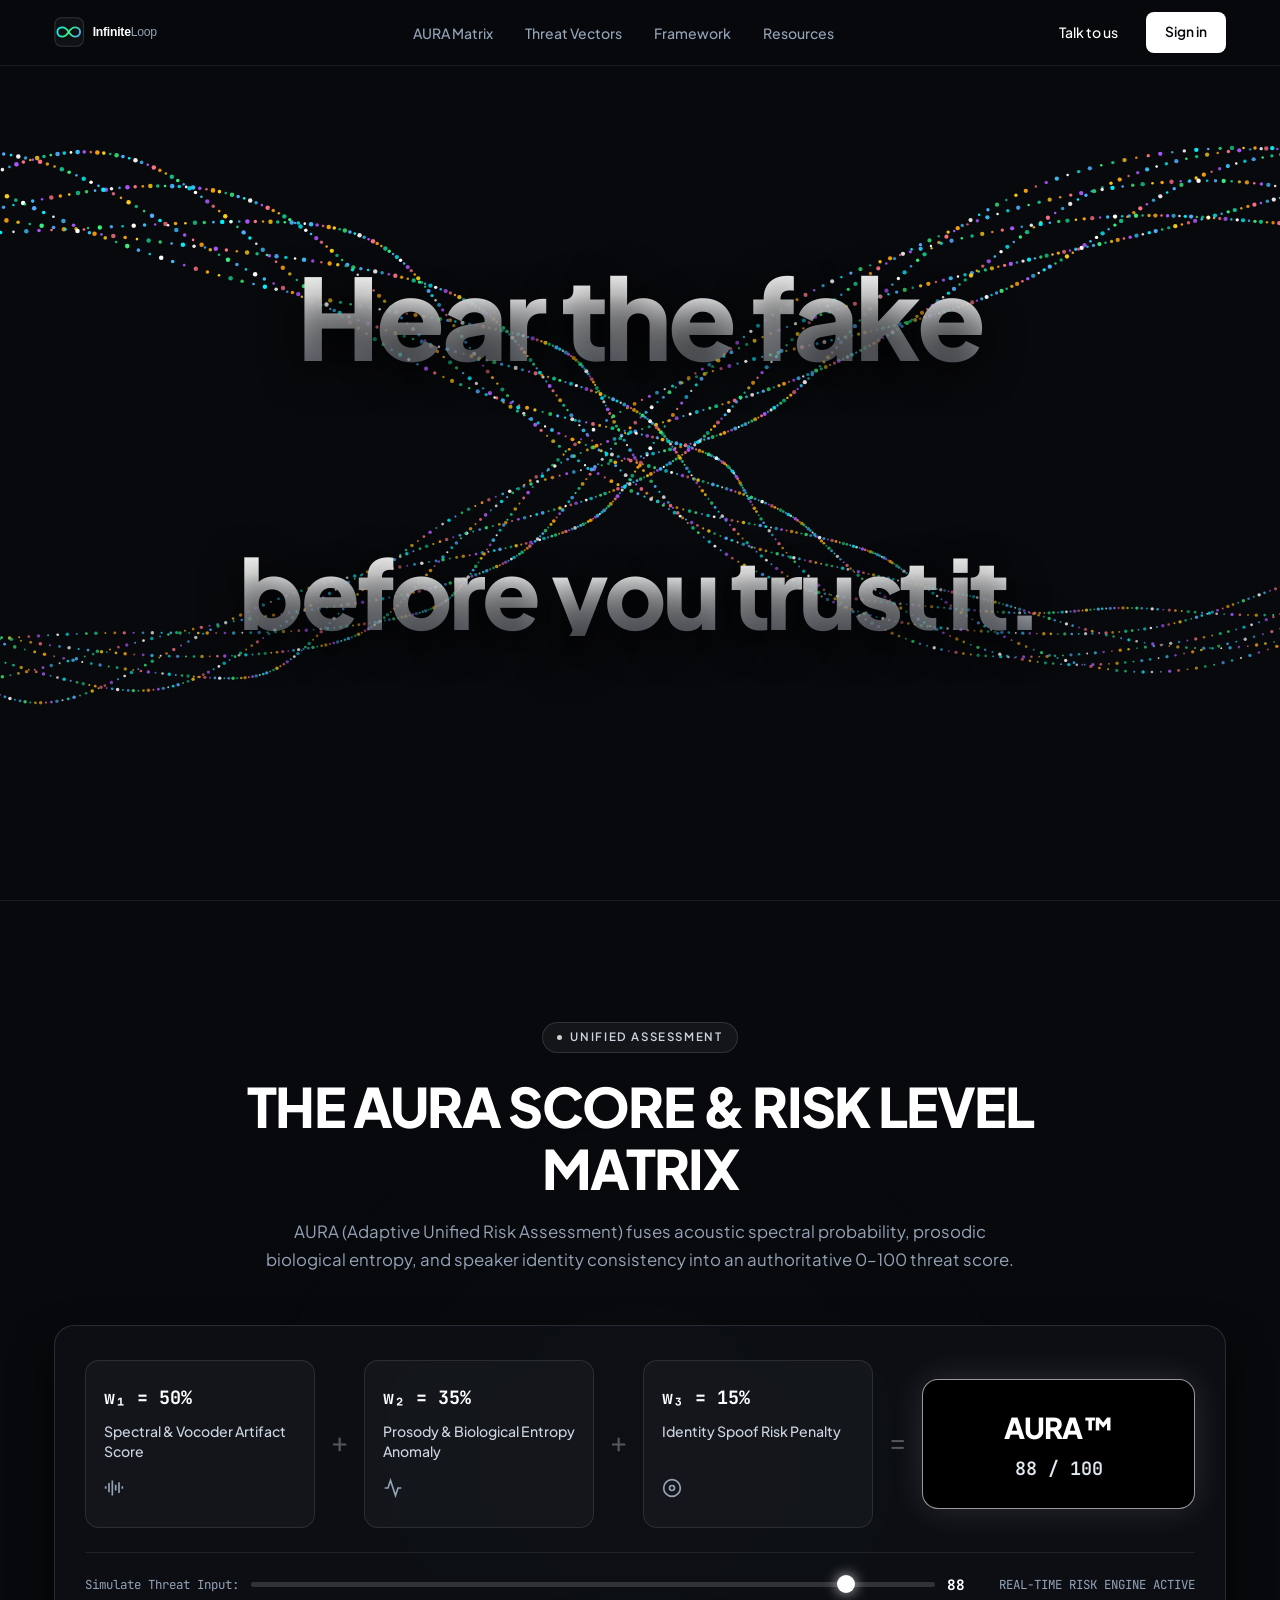
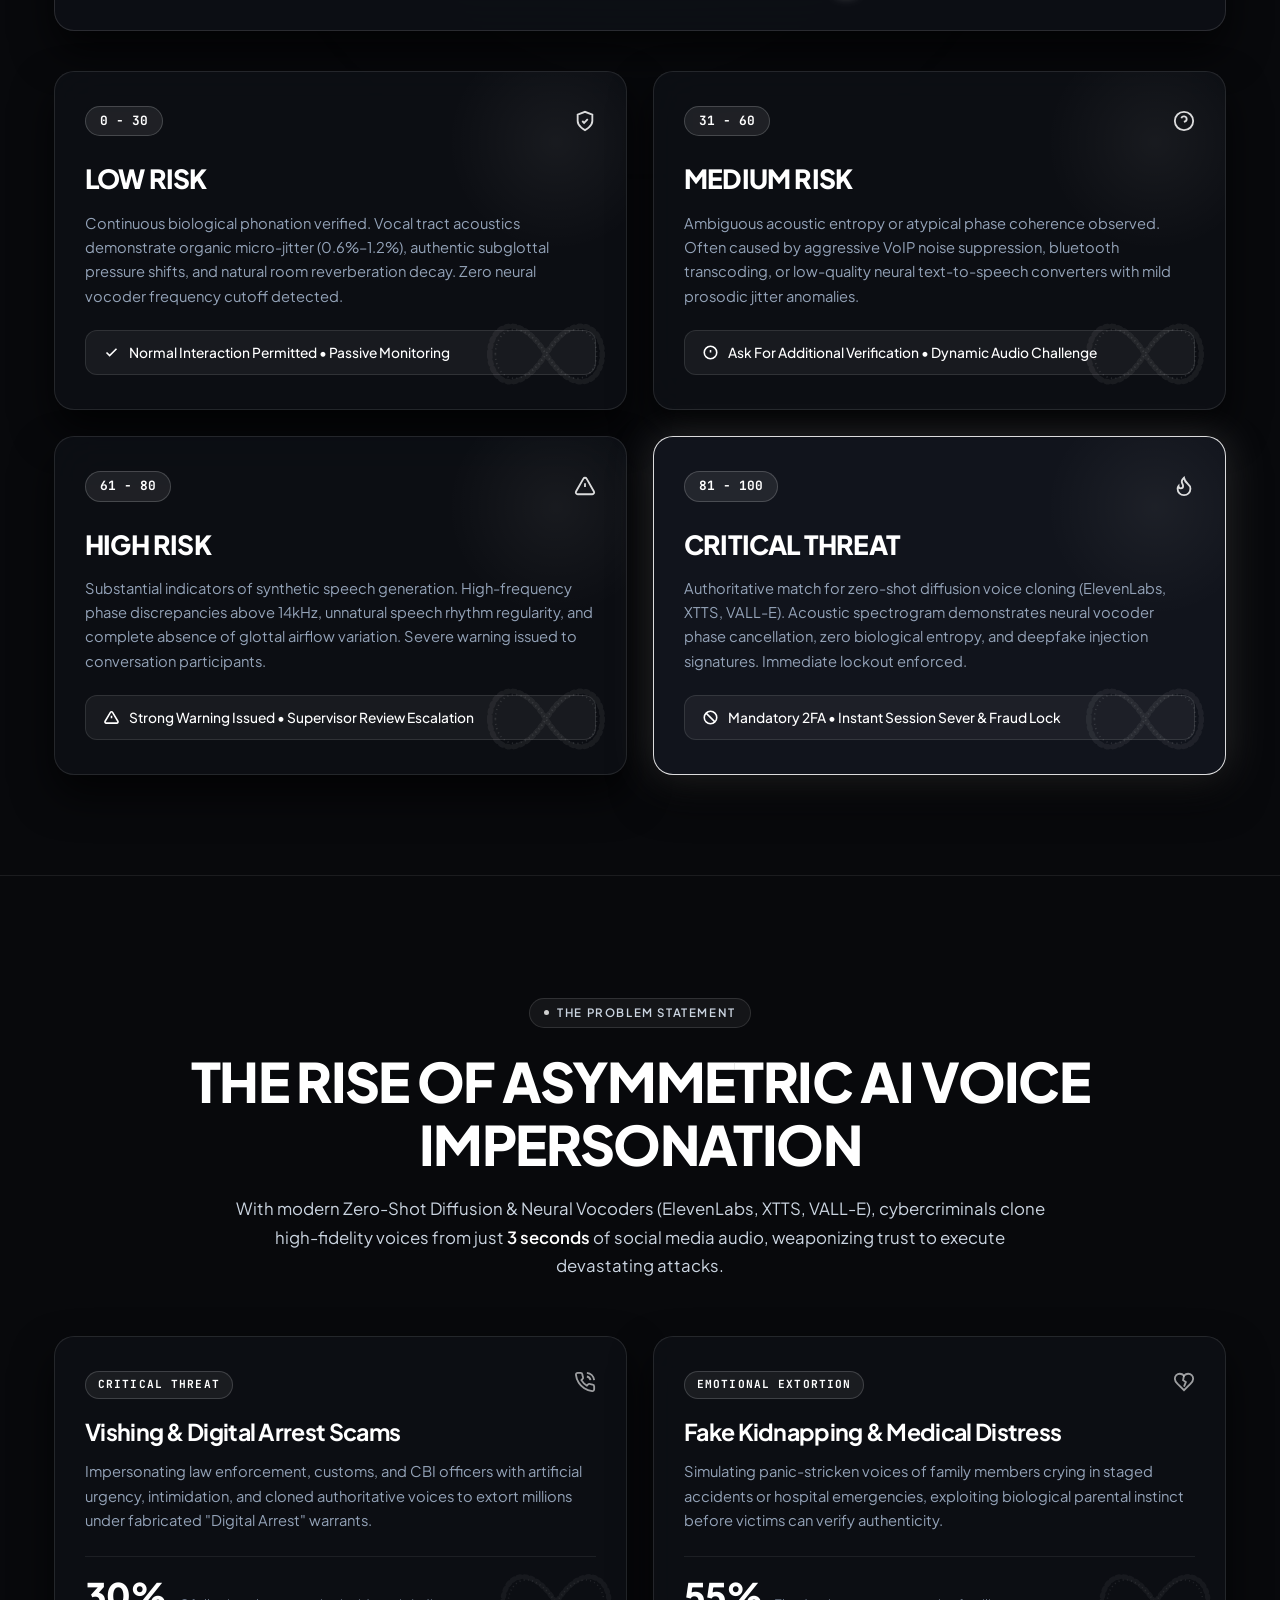
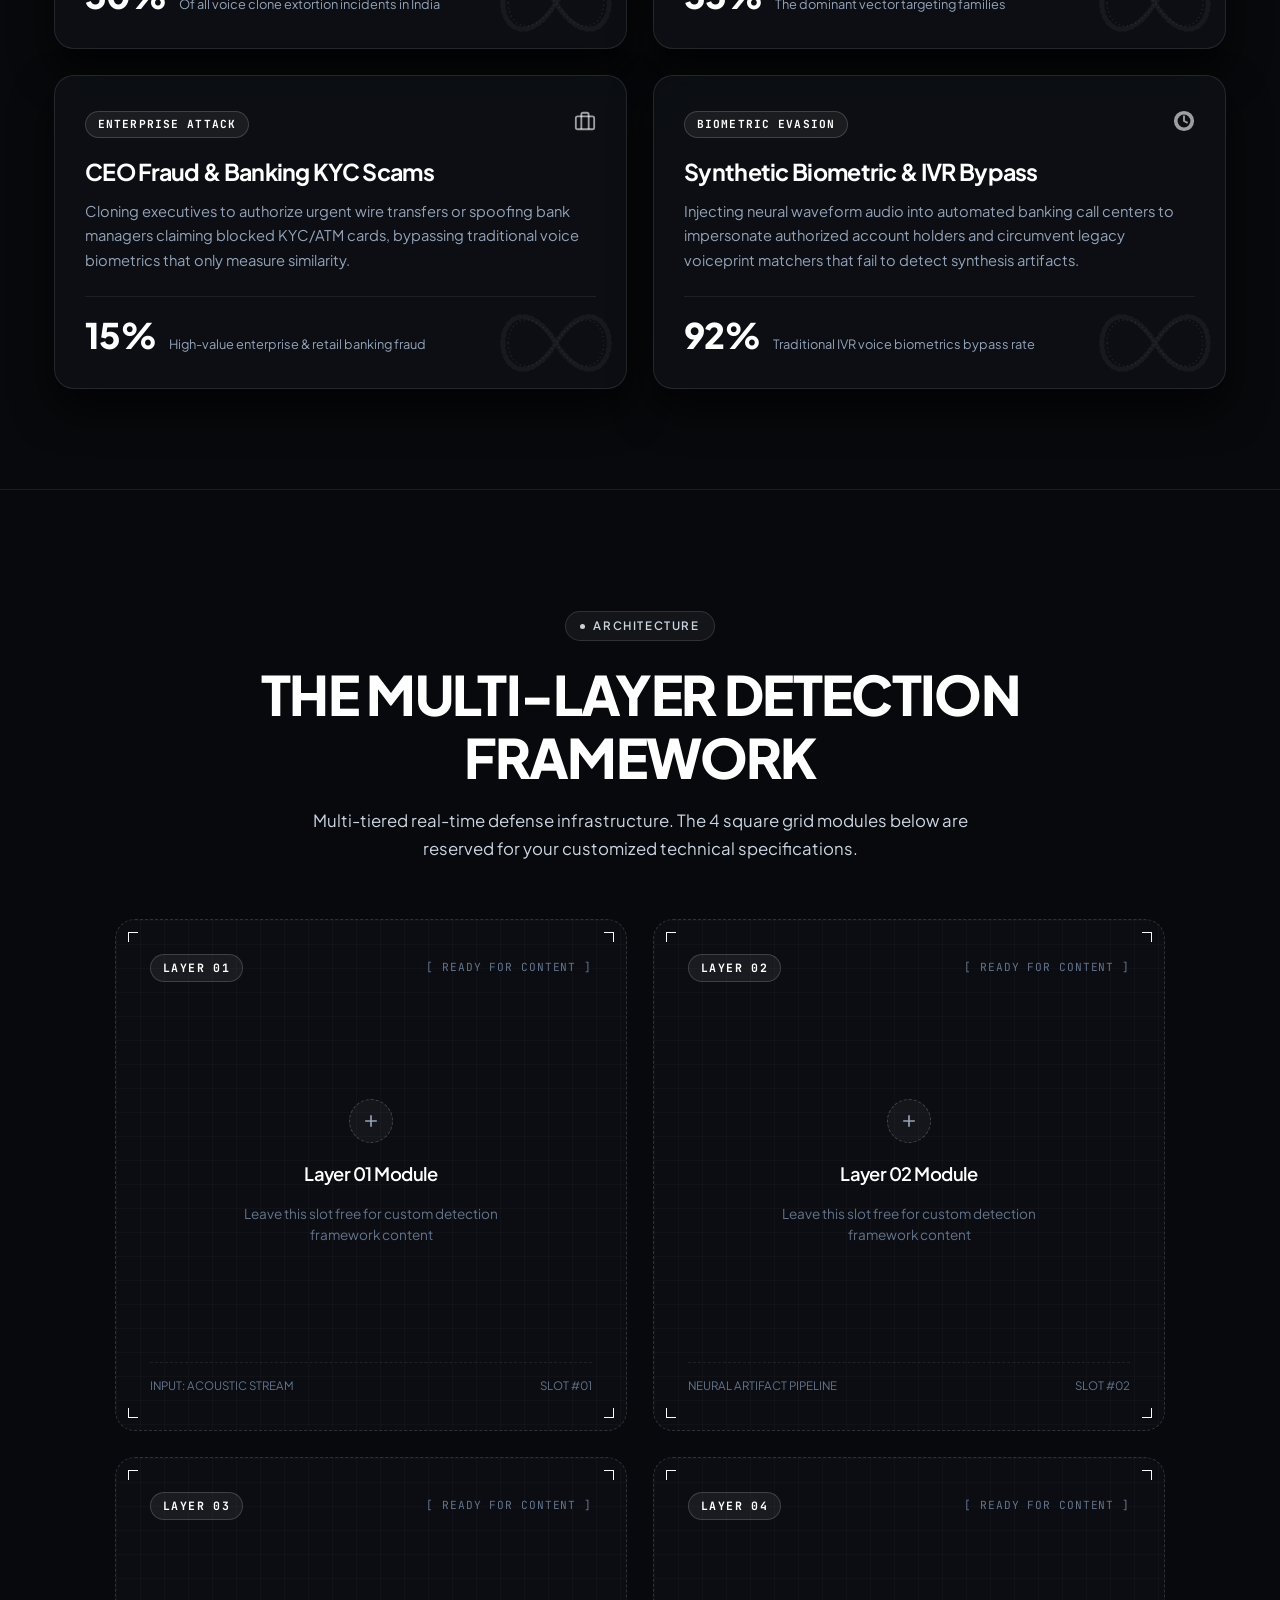
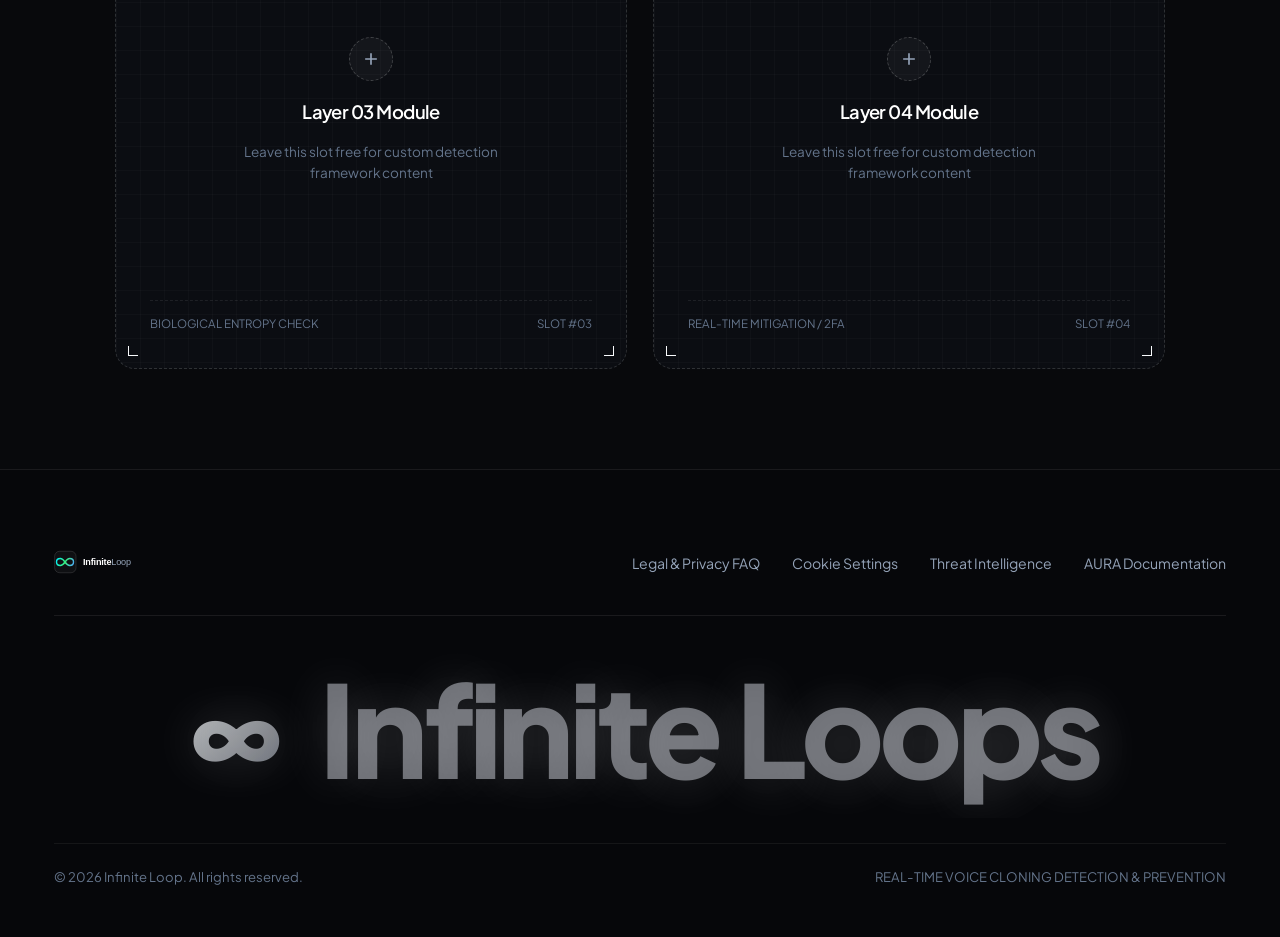
==== index.html @ 2a9bc709 "committed styles and index.html" ====
<!DOCTYPE html>
<html lang="en">
<head>
  <meta charset="UTF-8">
  <meta name="viewport" content="width=device-width, initial-scale=1.0, viewport-fit=cover">
  <title>Infinite Loop | Real-Time Voice Cloning Impersonation Detection & Defense</title>
  <meta name="description" content="AI-powered real-time detection & prevention of voice cloning impersonation attacks, neural vocoder anomalies, and zero-shot synthetic audio.">
  <link rel="icon" href="assets/logo.svg" type="image/svg+xml">

  <!-- Core & Component Styles -->
  <link rel="stylesheet" href="styles/variables.css">
  <link rel="stylesheet" href="styles/main.css">
  <link rel="stylesheet" href="styles/hero.css">
  <link rel="stylesheet" href="styles/aura-matrix.css">
  <link rel="stylesheet" href="styles/threats.css">
  <link rel="stylesheet" href="styles/framework.css">
  <link rel="stylesheet" href="styles/footer.css">
</head>
<body>

  <!-- Ambient Grid Background -->
  <div class="bg-ambient-grid" aria-hidden="true"></div>
  <div class="ambient-glow-top" aria-hidden="true"></div>

  <!-- Header / Navigation Bar (Gradium Monochrome Style) -->
  <header>
    <nav class="navbar" id="navbar">
      <div class="container nav-inner">
        <a href="#" class="brand-wrapper" aria-label="Infinite Loop Home">
          <img src="assets/logo.svg" alt="Infinite Loop Logo" class="brand-logo-img">
        </a>

        <ul class="nav-links">
          <li><a href="#aura-matrix" class="nav-link">AURA Matrix</a></li>
          <li><a href="#threats" class="nav-link">Threat Vectors</a></li>
          <li><a href="#framework" class="nav-link">Framework</a></li>
          <li><a href="#footer" class="nav-link">Resources</a></li>
        </ul>

        <div class="nav-actions">
          <a href="mailto:contact@infiniteloop.ai" class="btn-nav-talk">Talk to us</a>
          <a href="#aura-matrix" class="btn-nav-signin">Sign in</a>
          <button class="mobile-burger" aria-label="Toggle navigation">
            <svg width="22" height="22" viewBox="0 0 24 24" fill="none" stroke="currentColor" stroke-width="2">
              <line x1="3" y1="12" x2="21" y2="12"></line>
              <line x1="3" y1="6" x2="21" y2="6"></line>
              <line x1="3" y1="18" x2="21" y2="18"></line>
            </svg>
          </button>
        </div>
      </div>
    </nav>
  </header>

  <main>
    <!-- ============================================================ -->
    <!-- SECTION 1: HERO / ENTRANCE (Image 1 Style)                   -->
    <!-- "Hear the fake" / "before you trust it." + Constant Loop     -->
    <!-- ============================================================ -->
    <section class="hero-section" id="hero">
      <!-- 3D Particle Canvas Background - Constant at one place -->
      <div class="hero-canvas-container">
        <canvas id="infinity-particles-canvas"></canvas>
      </div>

      <!-- Giant Typography - Overlapping loop naturally & properly fitted -->
      <div class="hero-giant-typography" aria-hidden="true">
        <h1 class="giant-text-row giant-text-top">Hear the fake</h1>
        <div class="giant-text-row giant-text-bottom">before you trust it.</div>
      </div>
    </section>


    <!-- ============================================================ -->
    <!-- SECTION 2: THE AURA SCORE & RISK LEVEL MATRIX (Image 5)      -->
    <!-- Monochrome 2x2 Grid with Embedded Loop Design                -->
    <!-- ============================================================ -->
    <section class="aura-section" id="aura-matrix">
      <div class="aura-bg-glow" aria-hidden="true"></div>
      <div class="container">
        <div class="aura-header">
          <div class="section-eyebrow">
            <span class="eyebrow-dot"></span>
            <span>UNIFIED ASSESSMENT</span>
          </div>
          <h2 class="section-title">THE AURA SCORE &amp; RISK LEVEL MATRIX</h2>
          <p class="section-desc">
            AURA (Adaptive Unified Risk Assessment) fuses acoustic spectral probability, prosodic biological entropy, and speaker identity consistency into an authoritative 0–100 threat score.
          </p>
        </div>

        <!-- Formula Flow Card -->
        <div class="aura-formula-card">
          <div class="formula-flow-grid">
            <!-- Weight 1 -->
            <div class="weight-card weight-card-1">
              <div class="weight-header">
                <span class="weight-var">w₁ = 50%</span>
              </div>
              <p class="weight-title">Spectral &amp; Vocoder Artifact Score</p>
              <div class="weight-icon">
                <svg width="20" height="20" viewBox="0 0 24 24" fill="none" stroke="currentColor" stroke-width="2">
                  <path d="M2 10v3M6 6v11M10 3v18M14 8v7M18 5v13M22 10v3"/>
                </svg>
              </div>
            </div>

            <div class="math-operator">+</div>

            <!-- Weight 2 -->
            <div class="weight-card weight-card-2">
              <div class="weight-header">
                <span class="weight-var">w₂ = 35%</span>
              </div>
              <p class="weight-title">Prosody &amp; Biological Entropy Anomaly</p>
              <div class="weight-icon">
                <svg width="20" height="20" viewBox="0 0 24 24" fill="none" stroke="currentColor" stroke-width="2">
                  <polyline points="22 12 18 12 15 21 9 3 6 12 2 12"></polyline>
                </svg>
              </div>
            </div>

            <div class="math-operator">+</div>

            <!-- Weight 3 -->
            <div class="weight-card weight-card-3">
              <div class="weight-header">
                <span class="weight-var">w₃ = 15%</span>
              </div>
              <p class="weight-title">Identity Spoof Risk Penalty</p>
              <div class="weight-icon">
                <svg width="20" height="20" viewBox="0 0 24 24" fill="none" stroke="currentColor" stroke-width="2">
                  <circle cx="12" cy="12" r="10"></circle>
                  <circle cx="12" cy="12" r="3"></circle>
                </svg>
              </div>
            </div>

            <div class="math-operator">=</div>

            <!-- Result Box -->
            <div class="aura-result-box">
              <div class="aura-result-title">AURA™</div>
              <div class="aura-result-score" id="aura-score-display">88 / 100</div>
            </div>
          </div>

          <!-- Interactive Risk Calibration Slider -->
          <div class="calculator-slider-row">
            <div class="slider-group">
              <span class="slider-label">Simulate Threat Input:</span>
              <input type="range" min="0" max="100" value="88" class="aura-score-slider" id="aura-score-input">
              <span class="slider-val-readout" id="slider-val-readout">88</span>
            </div>
            <span style="font-family: var(--font-mono); font-size: 0.78rem; color: var(--text-muted);">
              REAL-TIME RISK ENGINE ACTIVE
            </span>
          </div>
        </div>

        <!-- 2x2 Risk Level Matrix Grid with Explanatory Text & Embedded Loop Design -->
        <div class="risk-tiers-grid">
          <!-- 0 - 30 LOW RISK -->
          <div class="risk-card risk-card-low">
            <!-- Embedded Loop Design in Grid Card (Image 3) -->
            <svg class="card-loop-bg-pattern" viewBox="0 0 160 120" fill="none" aria-hidden="true">
              <path d="M30 60 C30 35 55 20 80 60 C105 100 130 85 130 60 C130 35 105 20 80 60 C55 100 30 85 30 60 Z" stroke="rgba(255,255,255,0.22)" stroke-width="5" stroke-dasharray="2 4" stroke-linecap="round"/>
              <path d="M35 60 C35 38 58 25 80 60 C102 95 125 82 125 60 C125 38 102 25 80 60 C58 95 35 82 35 60 Z" stroke="rgba(255,255,255,0.4)" stroke-width="1.5" stroke-dasharray="1 3"/>
            </svg>

            <div class="tier-top-row">
              <span class="tier-score-pill">0 - 30</span>
              <svg class="tier-icon" viewBox="0 0 24 24" fill="none" stroke="currentColor" stroke-width="2">
                <path d="M12 22s8-4 8-10V5l-8-3-8 3v7c0 6 8 10 8 10z"/>
                <path d="m9 12 2 2 4-4"/>
              </svg>
            </div>
            
            <div class="tier-main-content">
              <h3 class="tier-title">LOW RISK</h3>
              <p class="tier-explanation-text">
                Continuous biological phonation verified. Vocal tract acoustics demonstrate organic micro-jitter (0.6%–1.2%), authentic subglottal pressure shifts, and natural room reverberation decay. Zero neural vocoder frequency cutoff detected.
              </p>
            </div>

            <div class="tier-action-pill">
              <svg width="15" height="15" viewBox="0 0 24 24" fill="none" stroke="currentColor" stroke-width="2.5"><polyline points="20 6 9 17 4 12"></polyline></svg>
              <span>Normal Interaction Permitted &bull; Passive Monitoring</span>
            </div>
          </div>

          <!-- 31 - 60 MEDIUM RISK -->
          <div class="risk-card risk-card-medium">
            <svg class="card-loop-bg-pattern" viewBox="0 0 160 120" fill="none" aria-hidden="true">
              <path d="M30 60 C30 35 55 20 80 60 C105 100 130 85 130 60 C130 35 105 20 80 60 C55 100 30 85 30 60 Z" stroke="rgba(255,255,255,0.22)" stroke-width="5" stroke-dasharray="2 4" stroke-linecap="round"/>
              <path d="M35 60 C35 38 58 25 80 60 C102 95 125 82 125 60 C125 38 102 25 80 60 C58 95 35 82 35 60 Z" stroke="rgba(255,255,255,0.4)" stroke-width="1.5" stroke-dasharray="1 3"/>
            </svg>

            <div class="tier-top-row">
              <span class="tier-score-pill">31 - 60</span>
              <svg class="tier-icon" viewBox="0 0 24 24" fill="none" stroke="currentColor" stroke-width="2">
                <circle cx="12" cy="12" r="10"></circle>
                <path d="M9.09 9a3 3 0 0 1 5.83 1c0 2-3 3-3 3"></path>
                <line x1="12" y1="17" x2="12.01" y2="17"></line>
              </svg>
            </div>
            
            <div class="tier-main-content">
              <h3 class="tier-title">MEDIUM RISK</h3>
              <p class="tier-explanation-text">
                Ambiguous acoustic entropy or atypical phase coherence observed. Often caused by aggressive VoIP noise suppression, bluetooth transcoding, or low-quality neural text-to-speech converters with mild prosodic jitter anomalies.
              </p>
            </div>

            <div class="tier-action-pill">
              <svg width="15" height="15" viewBox="0 0 24 24" fill="none" stroke="currentColor" stroke-width="2.5"><circle cx="12" cy="12" r="10"></circle><line x1="12" y1="8" x2="12" y2="12"></line><line x1="12" y1="16" x2="12.01" y2="16"></line></svg>
              <span>Ask For Additional Verification &bull; Dynamic Audio Challenge</span>
            </div>
          </div>

          <!-- 61 - 80 HIGH RISK -->
          <div class="risk-card risk-card-high">
            <svg class="card-loop-bg-pattern" viewBox="0 0 160 120" fill="none" aria-hidden="true">
              <path d="M30 60 C30 35 55 20 80 60 C105 100 130 85 130 60 C130 35 105 20 80 60 C55 100 30 85 30 60 Z" stroke="rgba(255,255,255,0.22)" stroke-width="5" stroke-dasharray="2 4" stroke-linecap="round"/>
              <path d="M35 60 C35 38 58 25 80 60 C102 95 125 82 125 60 C125 38 102 25 80 60 C58 95 35 82 35 60 Z" stroke="rgba(255,255,255,0.4)" stroke-width="1.5" stroke-dasharray="1 3"/>
            </svg>

            <div class="tier-top-row">
              <span class="tier-score-pill">61 - 80</span>
              <svg class="tier-icon" viewBox="0 0 24 24" fill="none" stroke="currentColor" stroke-width="2">
                <path d="m21.73 18-8-14a2 2 0 0 0-3.48 0l-8 14A2 2 0 0 0 4 21h16a2 2 0 0 0 1.73-3Z"></path>
                <line x1="12" y1="9" x2="12" y2="13"></line>
                <line x1="12" y1="17" x2="12.01" y2="17"></line>
              </svg>
            </div>
            
            <div class="tier-main-content">
              <h3 class="tier-title">HIGH RISK</h3>
              <p class="tier-explanation-text">
                Substantial indicators of synthetic speech generation. High-frequency phase discrepancies above 14kHz, unnatural speech rhythm regularity, and complete absence of glottal airflow variation. Severe warning issued to conversation participants.
              </p>
            </div>

            <div class="tier-action-pill">
              <svg width="15" height="15" viewBox="0 0 24 24" fill="none" stroke="currentColor" stroke-width="2.5"><path d="M10.29 3.86L1.82 18a2 2 0 0 0 1.71 3h16.94a2 2 0 0 0 1.71-3L13.71 3.86a2 2 0 0 0-3.42 0z"></path><line x1="12" y1="9" x2="12" y2="13"></line><line x1="12" y1="17" x2="12.01" y2="17"></line></svg>
              <span>Strong Warning Issued &bull; Supervisor Review Escalation</span>
            </div>
          </div>

          <!-- 81 - 100 CRITICAL -->
          <div class="risk-card risk-card-critical active-tier">
            <svg class="card-loop-bg-pattern" viewBox="0 0 160 120" fill="none" aria-hidden="true">
              <path d="M30 60 C30 35 55 20 80 60 C105 100 130 85 130 60 C130 35 105 20 80 60 C55 100 30 85 30 60 Z" stroke="rgba(255,255,255,0.22)" stroke-width="5" stroke-dasharray="2 4" stroke-linecap="round"/>
              <path d="M35 60 C35 38 58 25 80 60 C102 95 125 82 125 60 C125 38 102 25 80 60 C58 95 35 82 35 60 Z" stroke="rgba(255,255,255,0.4)" stroke-width="1.5" stroke-dasharray="1 3"/>
            </svg>

            <div class="tier-top-row">
              <span class="tier-score-pill">81 - 100</span>
              <svg class="tier-icon" viewBox="0 0 24 24" fill="none" stroke="currentColor" stroke-width="2">
                <path d="M8.5 14.5A2.5 2.5 0 0 0 11 12c0-1.38-.5-2-1-3-1.072-2.143-.224-4.054 2-6 .5 2.5 2 4.9 4 6.5 2 1.6 3 3.5 3 5.5a7 7 0 1 1-14 0c0-1.153.433-2.294 1-3a2.5 2.5 0 0 0 2.5 2.5z"></path>
              </svg>
            </div>
            
            <div class="tier-main-content">
              <h3 class="tier-title">CRITICAL THREAT</h3>
              <p class="tier-explanation-text">
                Authoritative match for zero-shot diffusion voice cloning (ElevenLabs, XTTS, VALL-E). Acoustic spectrogram demonstrates neural vocoder phase cancellation, zero biological entropy, and deepfake injection signatures. Immediate lockout enforced.
              </p>
            </div>

            <div class="tier-action-pill">
              <svg width="15" height="15" viewBox="0 0 24 24" fill="none" stroke="currentColor" stroke-width="2.5"><circle cx="12" cy="12" r="10"></circle><line x1="4.93" y1="4.93" x2="19.07" y2="19.07"></line></svg>
              <span>Mandatory 2FA &bull; Instant Session Sever &amp; Fraud Lock</span>
            </div>
          </div>
        </div>
      </div>
    </section>


    <!-- ============================================================ -->
    <!-- SECTION 3: THE PROBLEM STATEMENT                             -->
    <!-- "THE RISE OF ASYMMETRIC AI VOICE IMPERSONATION" (2x2 Grid)   -->
    <!-- ============================================================ -->
    <section class="threats-section" id="threats">
      <div class="container">
        <div class="threats-header">
          <div class="section-eyebrow">
            <span class="eyebrow-dot"></span>
            <span>THE PROBLEM STATEMENT</span>
          </div>
          <h2 class="threats-title">THE RISE OF ASYMMETRIC AI VOICE IMPERSONATION</h2>
          <p class="threats-desc">
            With modern Zero-Shot Diffusion &amp; Neural Vocoders (ElevenLabs, XTTS, VALL-E), cybercriminals clone high-fidelity voices from just <strong>3 seconds</strong> of social media audio, weaponizing trust to execute devastating attacks.
          </p>
        </div>

        <div class="threats-grid">
          <!-- Card 1: Vishing & Digital Arrest Scams -->
          <div class="threat-card">
            <svg class="card-loop-bg-pattern" viewBox="0 0 160 120" fill="none" aria-hidden="true">
              <path d="M30 60 C30 35 55 20 80 60 C105 100 130 85 130 60 C130 35 105 20 80 60 C55 100 30 85 30 60 Z" stroke="rgba(255,255,255,0.22)" stroke-width="5" stroke-dasharray="2 4" stroke-linecap="round"/>
              <path d="M35 60 C35 38 58 25 80 60 C102 95 125 82 125 60 C125 38 102 25 80 60 C58 95 35 82 35 60 Z" stroke="rgba(255,255,255,0.4)" stroke-width="1.5" stroke-dasharray="1 3"/>
            </svg>

            <div>
              <div class="threat-card-top">
                <span class="threat-badge">CRITICAL THREAT</span>
                <div class="threat-icon-wrap">
                  <svg width="22" height="22" viewBox="0 0 24 24" fill="none" stroke="currentColor" stroke-width="2">
                    <path d="M22 16.92v3a2 2 0 0 1-2.18 2 19.79 19.79 0 0 1-8.63-3.07 19.5 19.5 0 0 1-6-6 19.79 19.79 0 0 1-3.07-8.67A2 2 0 0 1 4.11 2h3a2 2 0 0 1 2 1.72 12.84 12.84 0 0 0 .7 2.81 2 2 0 0 1-.45 2.11L8.09 9.91a16 16 0 0 0 6 6l1.27-1.27a2 2 0 0 1 2.11-.45 12.84 12.84 0 0 0 2.81.7A2 2 0 0 1 22 16.92z"></path>
                    <path d="M14.05 2a9 9 0 0 1 7.95 7.95"></path>
                    <path d="M14.05 6A5 5 0 0 1 18 10"></path>
                  </svg>
                </div>
              </div>
              <h3 class="threat-heading">Vishing &amp; Digital Arrest Scams</h3>
              <p class="threat-text">
                Impersonating law enforcement, customs, and CBI officers with artificial urgency, intimidation, and cloned authoritative voices to extort millions under fabricated "Digital Arrest" warrants.
              </p>
            </div>
            <div class="threat-stat-row">
              <span class="threat-stat-big">30%</span>
              <span class="threat-stat-label">Of all voice clone extortion incidents in India</span>
            </div>
          </div>

          <!-- Card 2: Fake Kidnapping & Medical Distress -->
          <div class="threat-card">
            <svg class="card-loop-bg-pattern" viewBox="0 0 160 120" fill="none" aria-hidden="true">
              <path d="M30 60 C30 35 55 20 80 60 C105 100 130 85 130 60 C130 35 105 20 80 60 C55 100 30 85 30 60 Z" stroke="rgba(255,255,255,0.22)" stroke-width="5" stroke-dasharray="2 4" stroke-linecap="round"/>
              <path d="M35 60 C35 38 58 25 80 60 C102 95 125 82 125 60 C125 38 102 25 80 60 C58 95 35 82 35 60 Z" stroke="rgba(255,255,255,0.4)" stroke-width="1.5" stroke-dasharray="1 3"/>
            </svg>

            <div>
              <div class="threat-card-top">
                <span class="threat-badge">EMOTIONAL EXTORTION</span>
                <div class="threat-icon-wrap">
                  <svg width="22" height="22" viewBox="0 0 24 24" fill="none" stroke="currentColor" stroke-width="2">
                    <path d="M19 14c1.49-1.46 3-3.21 3-5.5A5.5 5.5 0 0 0 16.5 3c-1.76 0-3 .5-4.5 2-1.5-1.5-2.74-2-4.5-2A5.5 5.5 0 0 0 2 8.5c0 2.3 1.5 4.05 3 5.5l7 7Z"></path>
                    <path d="m12 5-1 5 3 2-2 5"></path>
                  </svg>
                </div>
              </div>
              <h3 class="threat-heading">Fake Kidnapping &amp; Medical Distress</h3>
              <p class="threat-text">
                Simulating panic-stricken voices of family members crying in staged accidents or hospital emergencies, exploiting biological parental instinct before victims can verify authenticity.
              </p>
            </div>
            <div class="threat-stat-row">
              <span class="threat-stat-big">55%</span>
              <span class="threat-stat-label">The dominant vector targeting families</span>
            </div>
          </div>

          <!-- Card 3: CEO Fraud & Banking KYC Scams -->
          <div class="threat-card">
            <svg class="card-loop-bg-pattern" viewBox="0 0 160 120" fill="none" aria-hidden="true">
              <path d="M30 60 C30 35 55 20 80 60 C105 100 130 85 130 60 C130 35 105 20 80 60 C55 100 30 85 30 60 Z" stroke="rgba(255,255,255,0.22)" stroke-width="5" stroke-dasharray="2 4" stroke-linecap="round"/>
              <path d="M35 60 C35 38 58 25 80 60 C102 95 125 82 125 60 C125 38 102 25 80 60 C58 95 35 82 35 60 Z" stroke="rgba(255,255,255,0.4)" stroke-width="1.5" stroke-dasharray="1 3"/>
            </svg>

            <div>
              <div class="threat-card-top">
                <span class="threat-badge">ENTERPRISE ATTACK</span>
                <div class="threat-icon-wrap">
                  <svg width="22" height="22" viewBox="0 0 24 24" fill="none" stroke="currentColor" stroke-width="2">
                    <rect width="20" height="14" x="2" y="7" rx="2" ry="2"></rect>
                    <path d="M16 21V5a2 2 0 0 0-2-2h-4a2 2 0 0 0-2 2v16"></path>
                  </svg>
                </div>
              </div>
              <h3 class="threat-heading">CEO Fraud &amp; Banking KYC Scams</h3>
              <p class="threat-text">
                Cloning executives to authorize urgent wire transfers or spoofing bank managers claiming blocked KYC/ATM cards, bypassing traditional voice biometrics that only measure similarity.
              </p>
            </div>
            <div class="threat-stat-row">
              <span class="threat-stat-big">15%</span>
              <span class="threat-stat-label">High-value enterprise &amp; retail banking fraud</span>
            </div>
          </div>

          <!-- Card 4: Synthetic Biometric & IVR Bypass -->
          <div class="threat-card">
            <svg class="card-loop-bg-pattern" viewBox="0 0 160 120" fill="none" aria-hidden="true">
              <path d="M30 60 C30 35 55 20 80 60 C105 100 130 85 130 60 C130 35 105 20 80 60 C55 100 30 85 30 60 Z" stroke="rgba(255,255,255,0.22)" stroke-width="5" stroke-dasharray="2 4" stroke-linecap="round"/>
              <path d="M35 60 C35 38 58 25 80 60 C102 95 125 82 125 60 C125 38 102 25 80 60 C58 95 35 82 35 60 Z" stroke="rgba(255,255,255,0.4)" stroke-width="1.5" stroke-dasharray="1 3"/>
            </svg>

            <div>
              <div class="threat-card-top">
                <span class="threat-badge">BIOMETRIC EVASION</span>
                <div class="threat-icon-wrap">
                  <svg width="22" height="22" viewBox="0 0 24 24" fill="none" stroke="currentColor" stroke-width="2">
                    <path d="M12 2a10 10 0 1 0 10 10A10 10 0 0 0 12 2zm0 18a8 8 0 1 1 8-8 8 8 0 0 1-8 8z"></path>
                    <path d="M12 6v6l4 2"></path>
                  </svg>
                </div>
              </div>
              <h3 class="threat-heading">Synthetic Biometric &amp; IVR Bypass</h3>
              <p class="threat-text">
                Injecting neural waveform audio into automated banking call centers to impersonate authorized account holders and circumvent legacy voiceprint matchers that fail to detect synthesis artifacts.
              </p>
            </div>
            <div class="threat-stat-row">
              <span class="threat-stat-big">92%</span>
              <span class="threat-stat-label">Traditional IVR voice biometrics bypass rate</span>
            </div>
          </div>
        </div>
      </div>
    </section>


    <!-- ============================================================ -->
    <!-- SECTION 4: THE MULTI-LAYER DETECTION FRAMEWORK               -->
    <!-- 4 Square Grid Left Free For Custom Content                   -->
    <!-- ============================================================ -->
    <section class="framework-section" id="framework">
      <div class="container">
        <div class="framework-header">
          <div class="section-eyebrow">
            <span class="eyebrow-dot"></span>
            <span>ARCHITECTURE</span>
          </div>
          <h2 class="framework-title">THE MULTI-LAYER DETECTION FRAMEWORK</h2>
          <p class="framework-desc">
            Multi-tiered real-time defense infrastructure. The 4 square grid modules below are reserved for your customized technical specifications.
          </p>
        </div>

        <div class="framework-four-grid">
          <!-- Layer 01 Slot -->
          <div class="framework-slot-card">
            <div class="slot-corner-tl"></div>
            <div class="slot-corner-tr"></div>
            <div class="slot-corner-bl"></div>
            <div class="slot-corner-br"></div>

            <div class="slot-header">
              <span class="slot-layer-badge">LAYER 01</span>
              <span class="slot-status-indicator">[ READY FOR CONTENT ]</span>
            </div>

            <div class="slot-center-body">
              <div class="slot-plus-icon">
                <svg width="20" height="20" viewBox="0 0 24 24" fill="none" stroke="currentColor" stroke-width="2">
                  <line x1="12" y1="5" x2="12" y2="19"></line>
                  <line x1="5" y1="12" x2="19" y2="12"></line>
                </svg>
              </div>
              <h3 class="slot-prompt-title">Layer 01 Module</h3>
              <p class="slot-prompt-sub">Leave this slot free for custom detection framework content</p>
            </div>

            <div class="slot-footer">
              <span>INPUT: ACOUSTIC STREAM</span>
              <span>SLOT #01</span>
            </div>
          </div>

          <!-- Layer 02 Slot -->
          <div class="framework-slot-card">
            <div class="slot-corner-tl"></div>
            <div class="slot-corner-tr"></div>
            <div class="slot-corner-bl"></div>
            <div class="slot-corner-br"></div>

            <div class="slot-header">
              <span class="slot-layer-badge">LAYER 02</span>
              <span class="slot-status-indicator">[ READY FOR CONTENT ]</span>
            </div>

            <div class="slot-center-body">
              <div class="slot-plus-icon">
                <svg width="20" height="20" viewBox="0 0 24 24" fill="none" stroke="currentColor" stroke-width="2">
                  <line x1="12" y1="5" x2="12" y2="19"></line>
                  <line x1="5" y1="12" x2="19" y2="12"></line>
                </svg>
              </div>
              <h3 class="slot-prompt-title">Layer 02 Module</h3>
              <p class="slot-prompt-sub">Leave this slot free for custom detection framework content</p>
            </div>

            <div class="slot-footer">
              <span>NEURAL ARTIFACT PIPELINE</span>
              <span>SLOT #02</span>
            </div>
          </div>

          <!-- Layer 03 Slot -->
          <div class="framework-slot-card">
            <div class="slot-corner-tl"></div>
            <div class="slot-corner-tr"></div>
            <div class="slot-corner-bl"></div>
            <div class="slot-corner-br"></div>

            <div class="slot-header">
              <span class="slot-layer-badge">LAYER 03</span>
              <span class="slot-status-indicator">[ READY FOR CONTENT ]</span>
            </div>

            <div class="slot-center-body">
              <div class="slot-plus-icon">
                <svg width="20" height="20" viewBox="0 0 24 24" fill="none" stroke="currentColor" stroke-width="2">
                  <line x1="12" y1="5" x2="12" y2="19"></line>
                  <line x1="5" y1="12" x2="19" y2="12"></line>
                </svg>
              </div>
              <h3 class="slot-prompt-title">Layer 03 Module</h3>
              <p class="slot-prompt-sub">Leave this slot free for custom detection framework content</p>
            </div>

            <div class="slot-footer">
              <span>BIOLOGICAL ENTROPY CHECK</span>
              <span>SLOT #03</span>
            </div>
          </div>

          <!-- Layer 04 Slot -->
          <div class="framework-slot-card">
            <div class="slot-corner-tl"></div>
            <div class="slot-corner-tr"></div>
            <div class="slot-corner-bl"></div>
            <div class="slot-corner-br"></div>

            <div class="slot-header">
              <span class="slot-layer-badge">LAYER 04</span>
              <span class="slot-status-indicator">[ READY FOR CONTENT ]</span>
            </div>

            <div class="slot-center-body">
              <div class="slot-plus-icon">
                <svg width="20" height="20" viewBox="0 0 24 24" fill="none" stroke="currentColor" stroke-width="2">
                  <line x1="12" y1="5" x2="12" y2="19"></line>
                  <line x1="5" y1="12" x2="19" y2="12"></line>
                </svg>
              </div>
              <h3 class="slot-prompt-title">Layer 04 Module</h3>
              <p class="slot-prompt-sub">Leave this slot free for custom detection framework content</p>
            </div>

            <div class="slot-footer">
              <span>REAL-TIME MITIGATION / 2FA</span>
              <span>SLOT #04</span>
            </div>
          </div>
        </div>
      </div>
    </section>
  </main>


  <!-- ============================================================ -->
  <!-- SECTION 5: MASSIVE BLURRY WHITE FOOTER (Image 5)             -->
  <!-- "Infinite Loops" with infinity symbol & blurry white text    -->
  <!-- ============================================================ -->
  <footer class="site-footer" id="footer">
    <div class="container">
      <!-- Top Links Row -->
      <div class="footer-top-row">
        <div class="footer-brand-title">
          <img src="assets/logo.svg" alt="Infinite Loop" style="height: 24px;">
        </div>

        <ul class="footer-nav-links">
          <li><a href="#" class="footer-nav-link">Legal &amp; Privacy FAQ</a></li>
          <li><a href="#" class="footer-nav-link">Cookie Settings</a></li>
          <li><a href="#threats" class="footer-nav-link">Threat Intelligence</a></li>
          <li><a href="#aura-matrix" class="footer-nav-link">AURA Documentation</a></li>
        </ul>
      </div>

      <div class="footer-divider-line"></div>

      <!-- Gigantic Blurry White Typography Title (Image 5 Style) -->
      <div class="footer-giant-brand-wrap" aria-label="Infinite Loops Brand Banner">
        <div class="footer-giant-title">
          <span class="footer-infinity-symbol">∞</span>
          <span>Infinite Loops</span>
        </div>
      </div>

      <!-- Bottom Copyright Row -->
      <div class="footer-bottom-row">
        <span>&copy; 2026 Infinite Loop. All rights reserved.</span>
        <span>REAL-TIME VOICE CLONING DETECTION &amp; PREVENTION</span>
      </div>
    </div>
  </footer>

  <!-- Scripts -->
  <script src="scripts/infinity-canvas.js"></script>
  <script src="scripts/aura-calculator.js"></script>
  <script src="scripts/main.js"></script>
</body>
</html>
---- styles/variables.css ----
:root {
  /* Gradium Pure Monochrome Palette */
  --bg-dark: #08090c;
  --bg-surface: #0e1015;
  --bg-card: rgba(16, 18, 24, 0.85);
  --bg-card-hover: rgba(24, 28, 36, 0.95);
  --bg-elevated: #151821;
  --bg-glass: rgba(18, 20, 28, 0.7);

  /* Monochrome Borders */
  --border-subtle: rgba(255, 255, 255, 0.08);
  --border-card: rgba(255, 255, 255, 0.12);
  --border-hover: rgba(255, 255, 255, 0.28);
  --border-active: rgba(255, 255, 255, 0.5);

  /* Text Colors - Gradium Crisp Black & White Contrast */
  --text-white: #ffffff;
  --text-bright: #f8fafc;
  --text-silver: #cbd5e1;
  --text-muted: #94a3b8;
  --text-dim: #64748b;
  --text-dark: #000000;

  /* Subtle Status Monochrome Highlights */
  --status-low: #ffffff;
  --status-med: #e2e8f0;
  --status-high: #ffffff;
  --status-critical: #ffffff;

  /* Typography - Matches Gradium (Plus Jakarta Sans & Inter) */
  --font-main: 'Plus Jakarta Sans', 'Inter', -apple-system, BlinkMacSystemFont, 'Segoe UI', Roboto, sans-serif;
  --font-display: 'Plus Jakarta Sans', 'Inter', -apple-system, BlinkMacSystemFont, sans-serif;
  --font-mono: 'JetBrains Mono', ui-monospace, SFMono-Regular, monospace;

  /* Shadows */
  --shadow-card: 0 20px 40px rgba(0, 0, 0, 0.7);
  --shadow-glow: 0 0 30px rgba(255, 255, 255, 0.12);

  /* Transitions */
  --transition-fast: 0.16s cubic-bezier(0.16, 1, 0.3, 1);
  --transition-smooth: 0.3s cubic-bezier(0.16, 1, 0.3, 1);
}

* {
  box-sizing: border-box;
  margin: 0;
  padding: 0;
}

html {
  scroll-behavior: smooth;
  color-scheme: dark;
}

body {
  background-color: var(--bg-dark);
  color: var(--text-bright);
  font-family: var(--font-main);
  line-height: 1.6;
  overflow-x: hidden;
  -webkit-font-smoothing: antialiased;
  -moz-osx-font-smoothing: grayscale;
}

::selection {
  background: rgba(255, 255, 255, 0.25);
  color: #ffffff;
}

/* Custom Scrollbar */
::-webkit-scrollbar {
  width: 6px;
}
::-webkit-scrollbar-track {
  background: var(--bg-dark);
}
::-webkit-scrollbar-thumb {
  background: rgba(255, 255, 255, 0.16);
  border-radius: 3px;
}
::-webkit-scrollbar-thumb:hover {
  background: rgba(255, 255, 255, 0.3);
}
---- styles/main.css ----
@import url('./variables.css');
@import url('https://fonts.googleapis.com/css2?family=Plus+Jakarta+Sans:wght@400;500;600;700;800&family=Inter:wght@400;500;600;700&family=JetBrains+Mono:wght@400;500;600&display=swap');

/* Global Font Design - Matching Gradium (Plus Jakarta Sans) */
body, h1, h2, h3, h4, p, span, a, button {
  font-family: var(--font-main);
}

h1, h2, h3, h4, .section-title, .threats-title, .framework-title, .tier-title {
  font-family: var(--font-display) !important;
  letter-spacing: -0.03em !important;
  color: #ffffff;
}

/* Gradium Monochrome Ambient Background */
.bg-ambient-grid {
  position: fixed;
  inset: 0;
  background-image: 
    linear-gradient(to right, rgba(255, 255, 255, 0.015) 1px, transparent 1px),
    linear-gradient(to bottom, rgba(255, 255, 255, 0.015) 1px, transparent 1px);
  background-size: 72px 72px;
  pointer-events: none;
  z-index: 0;
}

.ambient-glow-top {
  position: absolute;
  top: -160px;
  left: 50%;
  transform: translateX(-50%);
  width: 900px;
  height: 500px;
  background: radial-gradient(circle, rgba(255, 255, 255, 0.03) 0%, transparent 75%);
  filter: blur(100px);
  pointer-events: none;
  z-index: 0;
}

/* Container */
.container {
  width: 100%;
  max-width: 1220px;
  margin: 0 auto;
  padding: 0 24px;
  position: relative;
  z-index: 2;
}

/* Gradium Style Pure Monochrome Navigation Bar */
.navbar {
  position: fixed;
  top: 0;
  left: 0;
  right: 0;
  height: 66px;
  background: rgba(8, 9, 12, 0.7);
  backdrop-filter: blur(24px);
  -webkit-backdrop-filter: blur(24px);
  border-bottom: 1px solid var(--border-subtle);
  z-index: 100;
  display: flex;
  align-items: center;
  transition: all var(--transition-smooth);
}

.navbar.scrolled {
  background: rgba(8, 9, 12, 0.95);
  border-bottom-color: rgba(255, 255, 255, 0.1);
  box-shadow: 0 10px 30px rgba(0, 0, 0, 0.8);
}

.nav-inner {
  display: flex;
  align-items: center;
  justify-content: space-between;
  width: 100%;
}

.brand-wrapper {
  display: flex;
  align-items: center;
  gap: 10px;
  text-decoration: none;
  color: #ffffff;
}

.brand-logo-img {
  height: 32px;
  width: auto;
  display: block;
}

/* Center Links */
.nav-links {
  display: flex;
  align-items: center;
  gap: 32px;
  list-style: none;
}

.nav-link {
  color: #94a3b8;
  font-size: 0.88rem;
  font-weight: 500;
  text-decoration: none;
  transition: color var(--transition-fast);
}

.nav-link:hover, .nav-link.active {
  color: #ffffff;
}

/* Right Buttons */
.nav-actions {
  display: flex;
  align-items: center;
  gap: 18px;
}

.btn-nav-talk {
  color: #ffffff;
  font-size: 0.88rem;
  font-weight: 500;
  text-decoration: none;
  background: transparent;
  border: none;
  cursor: pointer;
  padding: 6px 10px;
  transition: opacity var(--transition-fast);
}

.btn-nav-talk:hover {
  opacity: 0.75;
}

.btn-nav-signin {
  background: #ffffff;
  color: #08090c;
  border: 1px solid rgba(255, 255, 255, 0.3);
  padding: 8px 18px;
  border-radius: 8px;
  font-size: 0.86rem;
  font-weight: 600;
  cursor: pointer;
  text-decoration: none;
  transition: all var(--transition-fast);
}

.btn-nav-signin:hover {
  background: #e2e8f0;
  transform: translateY(-1px);
}

/* Minimalist Monochrome Eyebrows */
.section-eyebrow {
  display: inline-flex;
  align-items: center;
  gap: 8px;
  padding: 5px 14px;
  border-radius: 999px;
  background: rgba(255, 255, 255, 0.05);
  border: 1px solid rgba(255, 255, 255, 0.12);
  color: #cbd5e1;
  font-family: var(--font-mono);
  font-size: 0.72rem;
  font-weight: 600;
  letter-spacing: 0.14em;
  text-transform: uppercase;
  margin-bottom: 22px;
}

.eyebrow-dot {
  width: 5px;
  height: 5px;
  border-radius: 50%;
  background-color: #ffffff;
  opacity: 0.8;
}

/* Headings */
.section-title {
  font-family: var(--font-display);
  font-size: clamp(2.2rem, 4.4vw, 3.4rem);
  font-weight: 800;
  line-height: 1.15;
  letter-spacing: -0.035em;
  color: #ffffff;
  text-align: center;
  max-width: 900px;
  margin: 0 auto 18px;
}

.section-desc {
  font-size: 1.05rem;
  color: #94a3b8;
  text-align: center;
  max-width: 760px;
  margin: 0 auto 48px;
  line-height: 1.7;
}

/* Mobile Toggle */
.mobile-burger {
  display: none;
  background: none;
  border: none;
  color: white;
  cursor: pointer;
  padding: 6px;
}

@media (max-width: 868px) {
  .nav-links {
    display: none;
  }
  .mobile-burger {
    display: block;
  }
}
---- styles/hero.css ----
@import url('./variables.css');

.hero-section {
  position: relative;
  min-height: 100vh;
  display: flex;
  align-items: center;
  justify-content: center;
  padding: 0 20px;
  overflow: hidden;
  background: #08090c;
}

/* Background Particle Canvas - Centered and Stable */
.hero-canvas-container {
  position: absolute;
  inset: 0;
  width: 100%;
  height: 100%;
  pointer-events: none;
  z-index: 1;
  display: flex;
  align-items: center;
  justify-content: center;
}

#infinity-particles-canvas {
  width: 100%;
  height: 100%;
  display: block;
}

/* Giant Typography - Fits in Proper Manner (Overlapping the Gem Loop Naturally) */
.hero-giant-typography {
  position: relative;
  z-index: 2;
  width: 100%;
  max-width: 1300px;
  margin: 0 auto;
  text-align: center;
  display: flex;
  flex-direction: column;
  justify-content: center;
  align-items: center;
  gap: clamp(100px, 14vw, 200px); /* Seamless overlap with loop in middle */
  user-select: none;
  pointer-events: none;
}

.giant-text-row {
  font-family: var(--font-display);
  font-weight: 800;
  line-height: 0.92;
  letter-spacing: -0.04em;
  color: #ffffff;
  background: linear-gradient(180deg, #ffffff 30%, rgba(200, 210, 225, 0.5) 100%);
  -webkit-background-clip: text;
  -webkit-text-fill-color: transparent;
  text-shadow: 0 10px 40px rgba(0, 0, 0, 0.85);
  white-space: nowrap;
  max-width: 100%;
  text-align: center;
}

.giant-text-top {
  font-size: clamp(3.2rem, 8.8vw, 9.5rem);
}

.giant-text-bottom {
  font-size: clamp(2.8rem, 7.5vw, 8.2rem);
}

@media (max-width: 768px) {
  .hero-giant-typography {
    gap: 80px;
  }
  .giant-text-top {
    font-size: clamp(2.4rem, 11vw, 4.5rem);
  }
  .giant-text-bottom {
    font-size: clamp(2.1rem, 9.5vw, 3.8rem);
  }
}
---- styles/aura-matrix.css ----
@import url('./variables.css');

/* Section: AURA Score & Risk Level Matrix (Gradium Black & White Aesthetic) */
.aura-section {
  position: relative;
  padding: 120px 0 100px;
  background: #08090c;
  border-top: 1px solid var(--border-subtle);
  overflow: hidden;
}

.aura-bg-glow {
  position: absolute;
  top: 35%;
  left: 50%;
  transform: translate(-50%, -50%);
  width: 900px;
  height: 500px;
  background: radial-gradient(circle, rgba(255, 255, 255, 0.02) 0%, transparent 75%);
  filter: blur(100px);
  pointer-events: none;
  z-index: 0;
}

.aura-header {
  text-align: center;
  margin-bottom: 50px;
  position: relative;
  z-index: 2;
}

/* Formula Container Card - Monochrome Style */
.aura-formula-card {
  background: rgba(14, 16, 22, 0.9);
  border: 1px solid var(--border-card);
  border-radius: 20px;
  padding: 34px 30px;
  backdrop-filter: blur(24px);
  margin-bottom: 40px;
  position: relative;
  z-index: 2;
  box-shadow: var(--shadow-card);
}

.formula-flow-grid {
  display: flex;
  align-items: center;
  justify-content: space-between;
  gap: 16px;
  flex-wrap: wrap;
}

/* Weight Block - Pure Monochrome */
.weight-card {
  flex: 1;
  min-width: 190px;
  background: rgba(255, 255, 255, 0.03);
  border: 1px solid rgba(255, 255, 255, 0.1);
  border-radius: 14px;
  padding: 22px 18px;
  display: flex;
  flex-direction: column;
  gap: 10px;
  transition: all var(--transition-smooth);
}

.weight-card:hover {
  border-color: rgba(255, 255, 255, 0.3);
  background: rgba(255, 255, 255, 0.05);
}

.weight-header {
  display: flex;
  align-items: baseline;
  gap: 6px;
}

.weight-var {
  font-family: var(--font-mono);
  font-size: 1.15rem;
  font-weight: 700;
  color: #ffffff;
}

.weight-title {
  font-size: 0.88rem;
  font-weight: 500;
  color: #cbd5e1;
  line-height: 1.4;
  min-height: 42px;
}

.weight-icon {
  align-self: flex-start;
  margin-top: 4px;
  color: #94a3b8;
}

.math-operator {
  font-family: var(--font-mono);
  font-size: 1.8rem;
  color: rgba(255, 255, 255, 0.3);
  font-weight: 300;
  user-select: none;
}

/* Result AURA Box - Crisp White on Black */
.aura-result-box {
  flex: 1.2;
  min-width: 220px;
  background: #000000;
  border: 1.5px solid rgba(255, 255, 255, 0.6);
  border-radius: 16px;
  padding: 24px 20px;
  display: flex;
  flex-direction: column;
  align-items: center;
  justify-content: center;
  text-align: center;
  box-shadow: 0 0 35px rgba(255, 255, 255, 0.12);
  position: relative;
  transition: all var(--transition-smooth);
}

.aura-result-title {
  font-family: var(--font-display);
  font-size: 1.8rem;
  font-weight: 800;
  letter-spacing: -0.02em;
  color: #ffffff;
}

.aura-result-score {
  font-family: var(--font-mono);
  font-size: 1.15rem;
  color: #e2e8f0;
  margin-top: 4px;
  font-weight: 600;
}

/* Interactive Slider - Monochrome */
.calculator-slider-row {
  margin-top: 24px;
  padding-top: 20px;
  border-top: 1px solid rgba(255, 255, 255, 0.08);
  display: flex;
  align-items: center;
  justify-content: space-between;
  gap: 20px;
  flex-wrap: wrap;
}

.slider-group {
  display: flex;
  align-items: center;
  gap: 12px;
  flex: 1;
  min-width: 260px;
}

.slider-label {
  font-family: var(--font-mono);
  font-size: 0.78rem;
  color: var(--text-muted);
  white-space: nowrap;
}

.aura-score-slider {
  flex: 1;
  -webkit-appearance: none;
  height: 5px;
  border-radius: 3px;
  background: rgba(255, 255, 255, 0.15);
  outline: none;
}

.aura-score-slider::-webkit-slider-thumb {
  -webkit-appearance: none;
  width: 18px;
  height: 18px;
  border-radius: 50%;
  background: #ffffff;
  cursor: pointer;
  box-shadow: 0 0 14px rgba(255, 255, 255, 0.8);
}

.slider-val-readout {
  font-family: var(--font-mono);
  font-size: 0.9rem;
  font-weight: 700;
  color: #ffffff;
  min-width: 32px;
}

/* 2x2 Risk Tiers Grid - Gradium Aesthetic with Loop Design */
.risk-tiers-grid {
  display: grid;
  grid-template-columns: repeat(2, 1fr);
  gap: 26px;
  position: relative;
  z-index: 2;
}

.risk-card {
  background: rgba(14, 16, 22, 0.85);
  border: 1px solid rgba(255, 255, 255, 0.1);
  border-radius: 20px;
  padding: 34px 30px;
  display: flex;
  flex-direction: column;
  justify-content: space-between;
  gap: 22px;
  backdrop-filter: blur(24px);
  position: relative;
  min-height: 290px;
  transition: all var(--transition-smooth);
  overflow: hidden;
  box-shadow: var(--shadow-card);
}

/* Embedded Particle Loop Design in Grids (matches Image 3) */
.risk-card::before {
  content: '';
  position: absolute;
  top: -40px;
  right: -40px;
  width: 220px;
  height: 220px;
  background: radial-gradient(circle, rgba(255, 255, 255, 0.05) 0%, transparent 70%);
  pointer-events: none;
  border-radius: 50%;
}

.card-loop-bg-pattern {
  position: absolute;
  right: -10px;
  bottom: -15px;
  width: 180px;
  height: 140px;
  opacity: 0.28;
  pointer-events: none;
  transition: opacity 0.3s ease, transform 0.4s ease;
}

.risk-card:hover .card-loop-bg-pattern {
  opacity: 0.55;
  transform: scale(1.05);
}

.risk-card:hover {
  border-color: rgba(255, 255, 255, 0.35);
  transform: translateY(-4px);
}

.risk-card.active-tier {
  border-color: rgba(255, 255, 255, 0.85);
  background: rgba(18, 22, 30, 0.95);
  box-shadow: 0 0 40px rgba(255, 255, 255, 0.15), 0 20px 40px rgba(0, 0, 0, 0.8);
  transform: translateY(-4px);
}

.tier-top-row {
  display: flex;
  align-items: center;
  justify-content: space-between;
  position: relative;
  z-index: 2;
}

.tier-score-pill {
  font-family: var(--font-mono);
  font-size: 0.8rem;
  font-weight: 700;
  padding: 4px 14px;
  border-radius: 999px;
  background: rgba(255, 255, 255, 0.08);
  border: 1px solid rgba(255, 255, 255, 0.18);
  color: #ffffff;
}

.tier-icon {
  width: 22px;
  height: 22px;
  color: #ffffff;
  opacity: 0.85;
}

.tier-main-content {
  position: relative;
  z-index: 2;
  display: flex;
  flex-direction: column;
  gap: 10px;
}

.tier-title {
  font-family: var(--font-display);
  font-size: 1.65rem;
  font-weight: 800;
  letter-spacing: -0.03em;
  color: #ffffff;
}

.tier-explanation-text {
  font-size: 0.92rem;
  color: #94a3b8;
  line-height: 1.65;
}

.tier-action-pill {
  position: relative;
  z-index: 2;
  display: flex;
  align-items: center;
  gap: 10px;
  background: rgba(255, 255, 255, 0.05);
  border: 1px solid rgba(255, 255, 255, 0.1);
  padding: 12px 18px;
  border-radius: 12px;
  font-size: 0.86rem;
  color: #ffffff;
  font-weight: 500;
  line-height: 1.4;
}

@media (max-width: 768px) {
  .risk-tiers-grid {
    grid-template-columns: 1fr;
  }
}
---- styles/threats.css ----
@import url('./variables.css');

/* Section: The Rise of Asymmetric AI Voice Impersonation (Gradium Monochrome 2x2 Grid) */
.threats-section {
  position: relative;
  padding: 120px 0 100px;
  background: #08090c;
  border-top: 1px solid var(--border-subtle);
  overflow: hidden;
}

.threats-header {
  text-align: center;
  margin-bottom: 55px;
  position: relative;
  z-index: 2;
}

.threats-title {
  font-family: var(--font-display);
  font-size: clamp(2rem, 4.4vw, 3.4rem);
  font-weight: 800;
  line-height: 1.15;
  letter-spacing: -0.035em;
  color: #ffffff;
  max-width: 960px;
  margin: 0 auto 20px;
}

.threats-desc {
  font-size: 1.05rem;
  color: var(--text-silver);
  max-width: 820px;
  margin: 0 auto;
  line-height: 1.7;
}

.threats-desc strong {
  color: #ffffff;
  font-weight: 600;
}

/* 2x2 Threat Grid matching Gradium layout */
.threats-grid {
  display: grid;
  grid-template-columns: repeat(2, 1fr);
  gap: 26px;
  position: relative;
  z-index: 2;
}

.threat-card {
  background: rgba(14, 16, 22, 0.85);
  border: 1px solid rgba(255, 255, 255, 0.1);
  border-radius: 20px;
  padding: 34px 30px;
  display: flex;
  flex-direction: column;
  justify-content: space-between;
  gap: 24px;
  backdrop-filter: blur(24px);
  position: relative;
  min-height: 270px;
  transition: all var(--transition-smooth);
  box-shadow: var(--shadow-card);
  overflow: hidden;
}

/* Embedded loop pattern in threat cards */
.threat-card .card-loop-bg-pattern {
  position: absolute;
  right: -15px;
  bottom: -20px;
  width: 170px;
  height: 130px;
  opacity: 0.22;
  pointer-events: none;
  transition: opacity 0.3s ease, transform 0.4s ease;
}

.threat-card:hover .card-loop-bg-pattern {
  opacity: 0.5;
  transform: scale(1.05);
}

.threat-card:hover {
  transform: translateY(-4px);
  border-color: rgba(255, 255, 255, 0.32);
  box-shadow: 0 30px 60px rgba(0, 0, 0, 0.85), 0 0 30px rgba(255, 255, 255, 0.05);
}

.threat-card-top {
  display: flex;
  align-items: center;
  justify-content: space-between;
  margin-bottom: 18px;
  position: relative;
  z-index: 2;
}

/* Pure Monochrome Threat Badges */
.threat-badge {
  font-family: var(--font-mono);
  font-size: 0.7rem;
  font-weight: 700;
  letter-spacing: 0.1em;
  padding: 4px 12px;
  border-radius: 999px;
  text-transform: uppercase;
  background: rgba(255, 255, 255, 0.06);
  border: 1px solid rgba(255, 255, 255, 0.16);
  color: #ffffff;
}

.threat-icon-wrap {
  color: rgba(255, 255, 255, 0.6);
  transition: color var(--transition-fast);
}

.threat-card:hover .threat-icon-wrap {
  color: #ffffff;
}

.threat-heading {
  font-family: var(--font-display);
  font-size: 1.45rem;
  font-weight: 700;
  letter-spacing: -0.03em;
  color: #ffffff;
  line-height: 1.3;
  margin-bottom: 12px;
  position: relative;
  z-index: 2;
}

.threat-text {
  font-size: 0.92rem;
  color: #94a3b8;
  line-height: 1.65;
  position: relative;
  z-index: 2;
}

/* Stat row at the bottom of the card */
.threat-stat-row {
  padding-top: 20px;
  border-top: 1px solid rgba(255, 255, 255, 0.07);
  display: flex;
  align-items: baseline;
  gap: 12px;
  position: relative;
  z-index: 2;
}

.threat-stat-big {
  font-family: var(--font-display);
  font-size: 2.2rem;
  font-weight: 800;
  letter-spacing: -0.03em;
  color: #ffffff;
  line-height: 1;
}

.threat-stat-label {
  font-size: 0.8rem;
  color: var(--text-muted);
  line-height: 1.4;
}

@media (max-width: 768px) {
  .threats-grid {
    grid-template-columns: 1fr;
  }
}
---- styles/framework.css ----
@import url('./variables.css');

/* Section: The Multi-Layer Detection Framework (Gradium Monochrome Style) */
.framework-section {
  position: relative;
  padding: 120px 0 100px;
  background: #08090c;
  border-top: 1px solid var(--border-subtle);
  overflow: hidden;
}

.framework-header {
  text-align: center;
  margin-bottom: 55px;
  position: relative;
  z-index: 2;
}

.framework-title {
  font-family: var(--font-display);
  font-size: clamp(2rem, 4.4vw, 3.4rem);
  font-weight: 800;
  line-height: 1.15;
  letter-spacing: -0.035em;
  color: #ffffff;
  max-width: 900px;
  margin: 0 auto 18px;
}

.framework-desc {
  font-size: 1.05rem;
  color: var(--text-silver);
  max-width: 720px;
  margin: 0 auto;
  line-height: 1.7;
}

/* 4 Square Grid (2x2) Left Free For User Content */
.framework-four-grid {
  display: grid;
  grid-template-columns: repeat(2, 1fr);
  gap: 26px;
  max-width: 1050px;
  margin: 0 auto;
  position: relative;
  z-index: 2;
}

.framework-slot-card {
  position: relative;
  aspect-ratio: 1 / 1;
  min-height: 320px;
  background: rgba(14, 16, 22, 0.7);
  border: 1px dashed rgba(255, 255, 255, 0.15);
  border-radius: 20px;
  padding: 34px;
  display: flex;
  flex-direction: column;
  justify-content: space-between;
  backdrop-filter: blur(20px);
  transition: all var(--transition-smooth);
  overflow: hidden;
}

.framework-slot-card::before {
  content: '';
  position: absolute;
  inset: 0;
  background-image: 
    linear-gradient(rgba(255, 255, 255, 0.02) 1px, transparent 1px),
    linear-gradient(90deg, rgba(255, 255, 255, 0.02) 1px, transparent 1px);
  background-size: 24px 24px;
  pointer-events: none;
}

.framework-slot-card:hover {
  border-style: solid;
  border-color: rgba(255, 255, 255, 0.4);
  background: rgba(18, 22, 30, 0.9);
  transform: translateY(-4px);
  box-shadow: var(--shadow-card);
}

/* Corner Reticle Accents */
.slot-corner-tl, .slot-corner-tr, .slot-corner-bl, .slot-corner-br {
  position: absolute;
  width: 10px;
  height: 10px;
  border-color: rgba(255, 255, 255, 0.4);
  pointer-events: none;
}
.slot-corner-tl { top: 12px; left: 12px; border-top: 1.5px solid; border-left: 1.5px solid; }
.slot-corner-tr { top: 12px; right: 12px; border-top: 1.5px solid; border-right: 1.5px solid; }
.slot-corner-bl { bottom: 12px; left: 12px; border-bottom: 1.5px solid; border-left: 1.5px solid; }
.slot-corner-br { bottom: 12px; right: 12px; border-bottom: 1.5px solid; border-right: 1.5px solid; }

.slot-header {
  display: flex;
  align-items: center;
  justify-content: space-between;
  position: relative;
  z-index: 2;
}

.slot-layer-badge {
  font-family: var(--font-mono);
  font-size: 0.72rem;
  font-weight: 700;
  letter-spacing: 0.12em;
  color: #ffffff;
  background: rgba(255, 255, 255, 0.06);
  border: 1px solid rgba(255, 255, 255, 0.16);
  padding: 4px 12px;
  border-radius: 999px;
  text-transform: uppercase;
}

.slot-status-indicator {
  font-family: var(--font-mono);
  font-size: 0.7rem;
  color: var(--text-dim);
  text-transform: uppercase;
  letter-spacing: 0.08em;
}

.slot-center-body {
  position: relative;
  z-index: 2;
  display: flex;
  flex-direction: column;
  align-items: center;
  justify-content: center;
  text-align: center;
  gap: 16px;
  padding: 16px 0;
}

.slot-plus-icon {
  width: 44px;
  height: 44px;
  border-radius: 50%;
  background: rgba(255, 255, 255, 0.04);
  border: 1px dashed rgba(255, 255, 255, 0.2);
  color: var(--text-muted);
  display: flex;
  align-items: center;
  justify-content: center;
  transition: all var(--transition-fast);
}

.framework-slot-card:hover .slot-plus-icon {
  border-color: #ffffff;
  color: #ffffff;
  background: rgba(255, 255, 255, 0.1);
  transform: rotate(90deg);
}

.slot-prompt-title {
  font-family: var(--font-display);
  font-size: 1.15rem;
  font-weight: 600;
  color: #ffffff;
}

.slot-prompt-sub {
  font-size: 0.85rem;
  color: var(--text-dim);
  max-width: 260px;
  line-height: 1.5;
}

.slot-footer {
  display: flex;
  align-items: center;
  justify-content: space-between;
  position: relative;
  z-index: 2;
  padding-top: 14px;
  border-top: 1px dashed rgba(255, 255, 255, 0.08);
  font-family: var(--font-mono);
  font-size: 0.72rem;
  color: var(--text-dim);
}

@media (max-width: 768px) {
  .framework-four-grid {
    grid-template-columns: 1fr;
  }
  .framework-slot-card {
    aspect-ratio: auto;
    min-height: 260px;
  }
}
---- styles/footer.css ----
@import url('./variables.css');

/* Massive Footer Inspired by Gradium (Image 5) */
.site-footer {
  position: relative;
  background: #06070a;
  border-top: 1px solid var(--border-subtle);
  padding: 80px 0 50px;
  overflow: hidden;
  width: 100%;
}

/* Top Meta Row */
.footer-top-row {
  display: flex;
  align-items: center;
  justify-content: space-between;
  margin-bottom: 40px;
  flex-wrap: wrap;
  gap: 24px;
}

.footer-brand-title {
  display: flex;
  align-items: center;
  gap: 10px;
}

.footer-nav-links {
  display: flex;
  align-items: center;
  gap: 32px;
  list-style: none;
  flex-wrap: wrap;
}

.footer-nav-link {
  font-size: 0.88rem;
  color: #94a3b8;
  text-decoration: none;
  transition: color var(--transition-fast);
}

.footer-nav-link:hover {
  color: #ffffff;
}

.footer-divider-line {
  width: 100%;
  height: 1px;
  background: rgba(255, 255, 255, 0.08);
  margin-bottom: 30px;
}

/* Gigantic Blurry White Typography Container (Image 5 Gradium Style) */
.footer-giant-brand-wrap {
  width: 100%;
  max-width: 100%;
  overflow: hidden;
  display: flex;
  justify-content: center;
  align-items: center;
  user-select: none;
  padding: 20px 0 30px;
  position: relative;
  box-sizing: border-box;
}

.footer-giant-title {
  font-family: var(--font-display);
  font-size: clamp(2.4rem, 10vw, 10.5rem);
  font-weight: 800;
  line-height: 0.95;
  letter-spacing: -0.04em;
  color: rgba(230, 235, 245, 0.45);
  white-space: nowrap;
  display: flex;
  align-items: center;
  justify-content: center;
  gap: clamp(10px, 2.5vw, 36px);
  filter: blur(0.4px);
  text-shadow: 0 0 50px rgba(255, 255, 255, 0.16), 0 0 100px rgba(255, 255, 255, 0.08);
  transition: all var(--transition-slow);
  max-width: 100%;
  box-sizing: border-box;
}

.footer-giant-title:hover {
  color: rgba(255, 255, 255, 0.7);
  filter: blur(0px);
  text-shadow: 0 0 70px rgba(255, 255, 255, 0.35);
}

.footer-infinity-symbol {
  font-family: var(--font-display);
  font-size: 0.92em;
  background: linear-gradient(135deg, rgba(255, 255, 255, 0.8), rgba(180, 190, 205, 0.5));
  -webkit-background-clip: text;
  -webkit-text-fill-color: transparent;
  display: inline-block;
  line-height: 1;
}

/* Bottom Legal & Copyright */
.footer-bottom-row {
  display: flex;
  align-items: center;
  justify-content: space-between;
  margin-top: 25px;
  padding-top: 22px;
  border-top: 1px solid rgba(255, 255, 255, 0.06);
  font-size: 0.82rem;
  color: var(--text-dim);
  font-family: var(--font-mono);
  flex-wrap: wrap;
  gap: 16px;
}

.footer-bottom-row a {
  color: var(--text-dim);
  text-decoration: none;
  transition: color var(--transition-fast);
}

.footer-bottom-row a:hover {
  color: var(--text-silver);
}

@media (max-width: 768px) {
  .footer-top-row {
    flex-direction: column;
    align-items: flex-start;
  }
  .footer-nav-links {
    gap: 16px;
  }
  .footer-bottom-row {
    flex-direction: column;
    align-items: flex-start;
  }
  .footer-giant-title {
    font-size: clamp(2rem, 11vw, 4.5rem);
    white-space: normal;
    text-align: center;
    flex-wrap: wrap;
  }
}
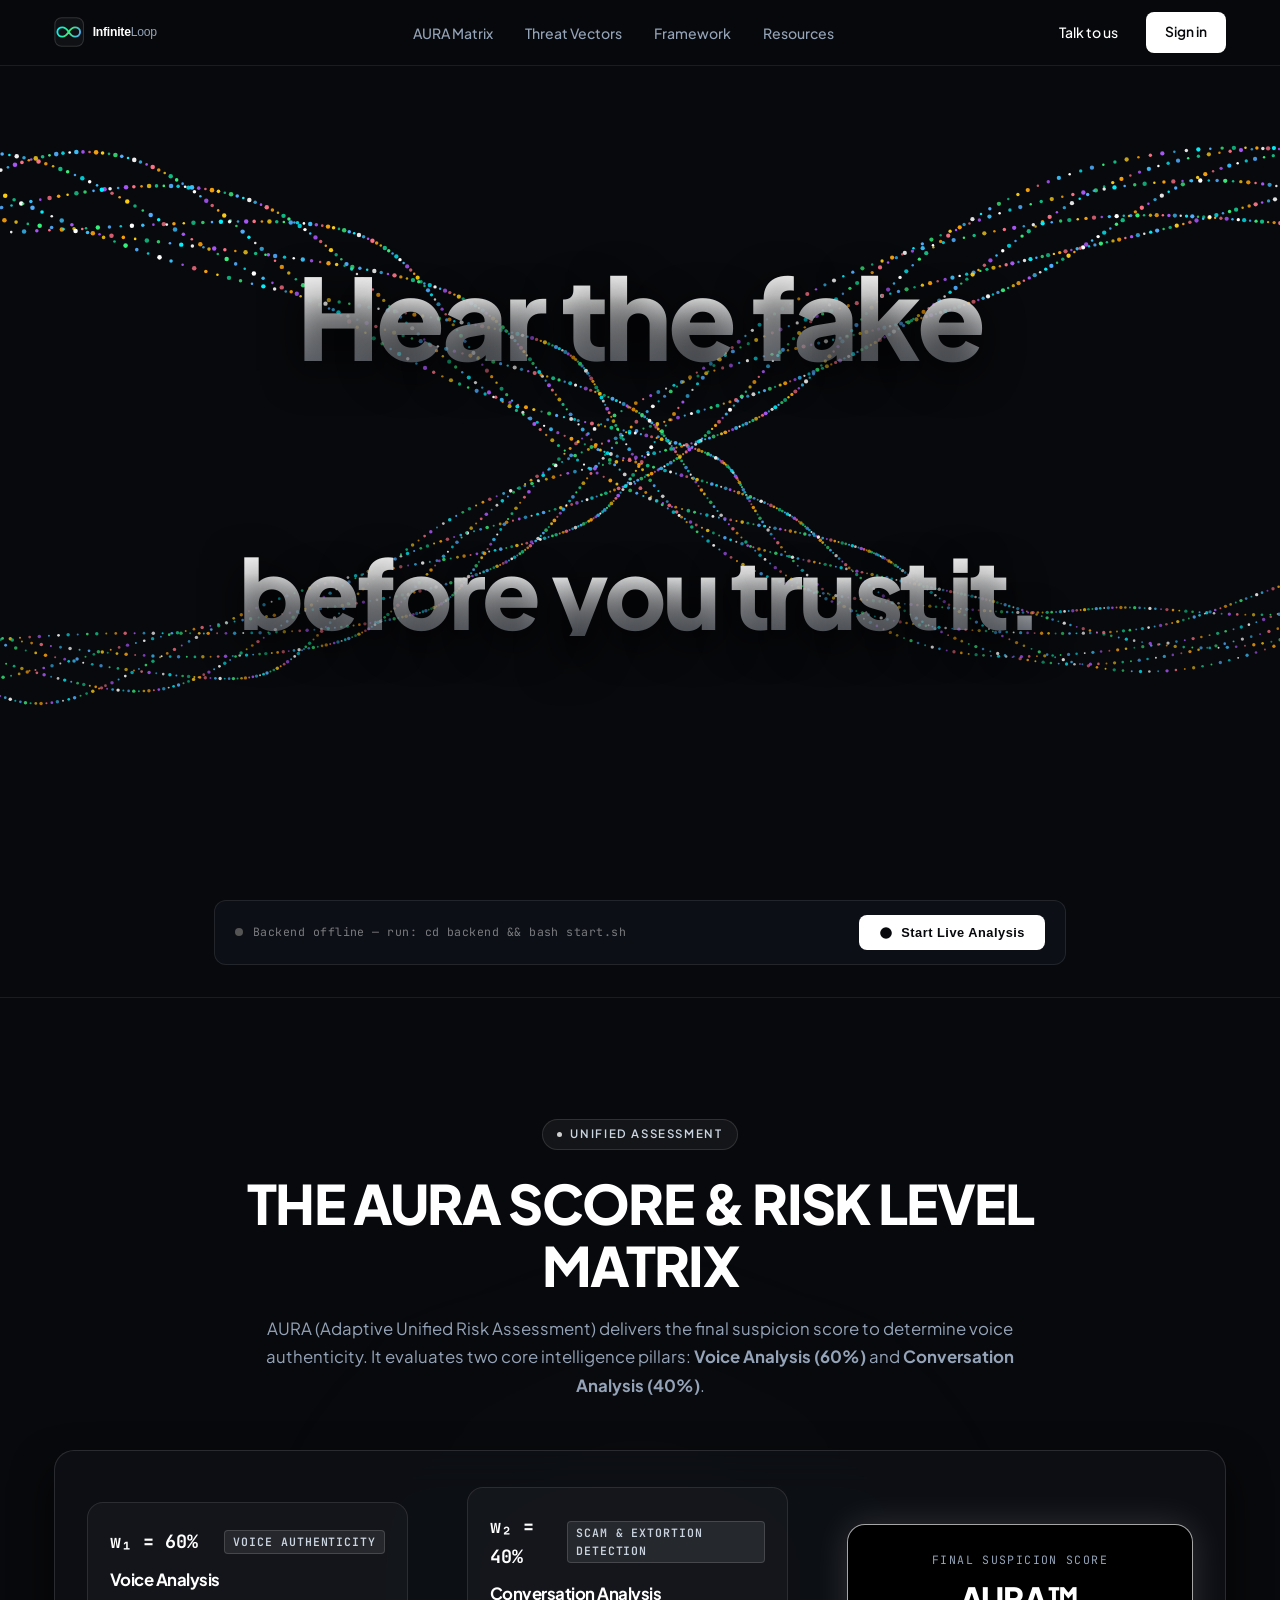
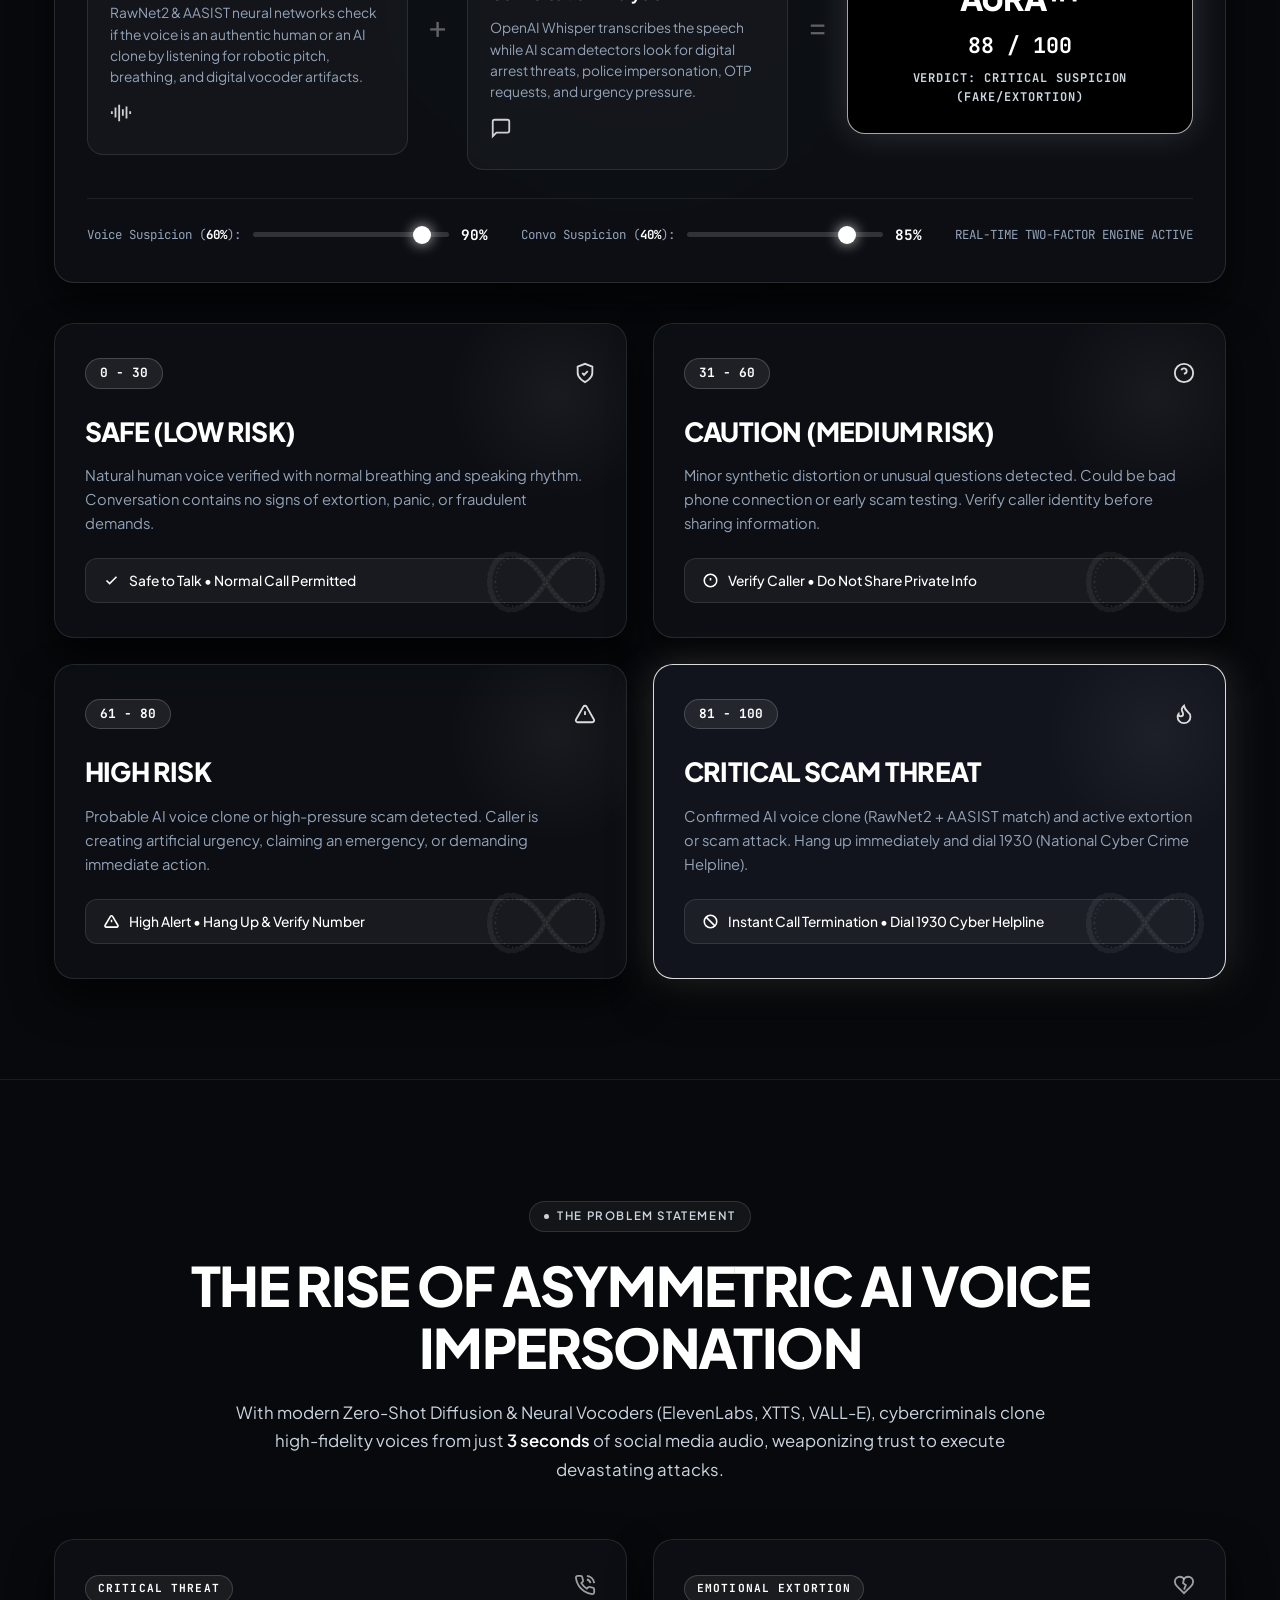
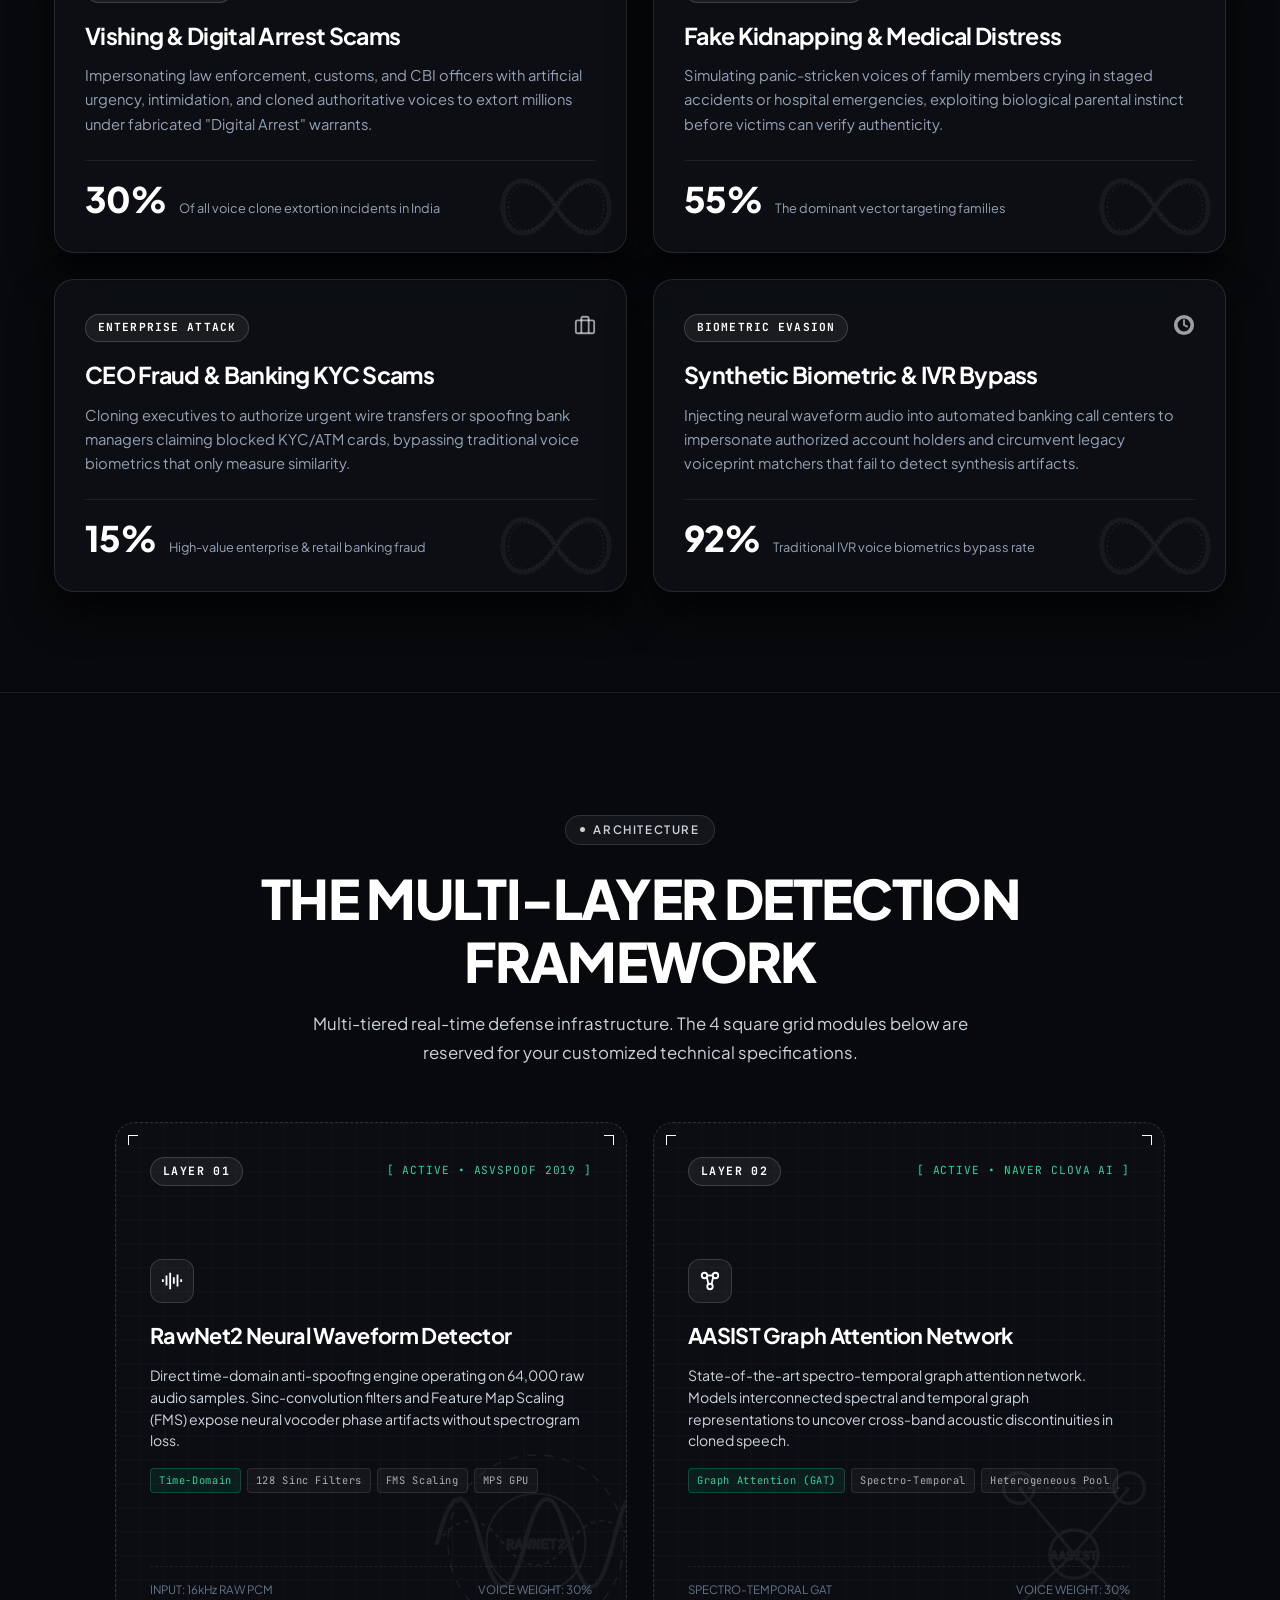
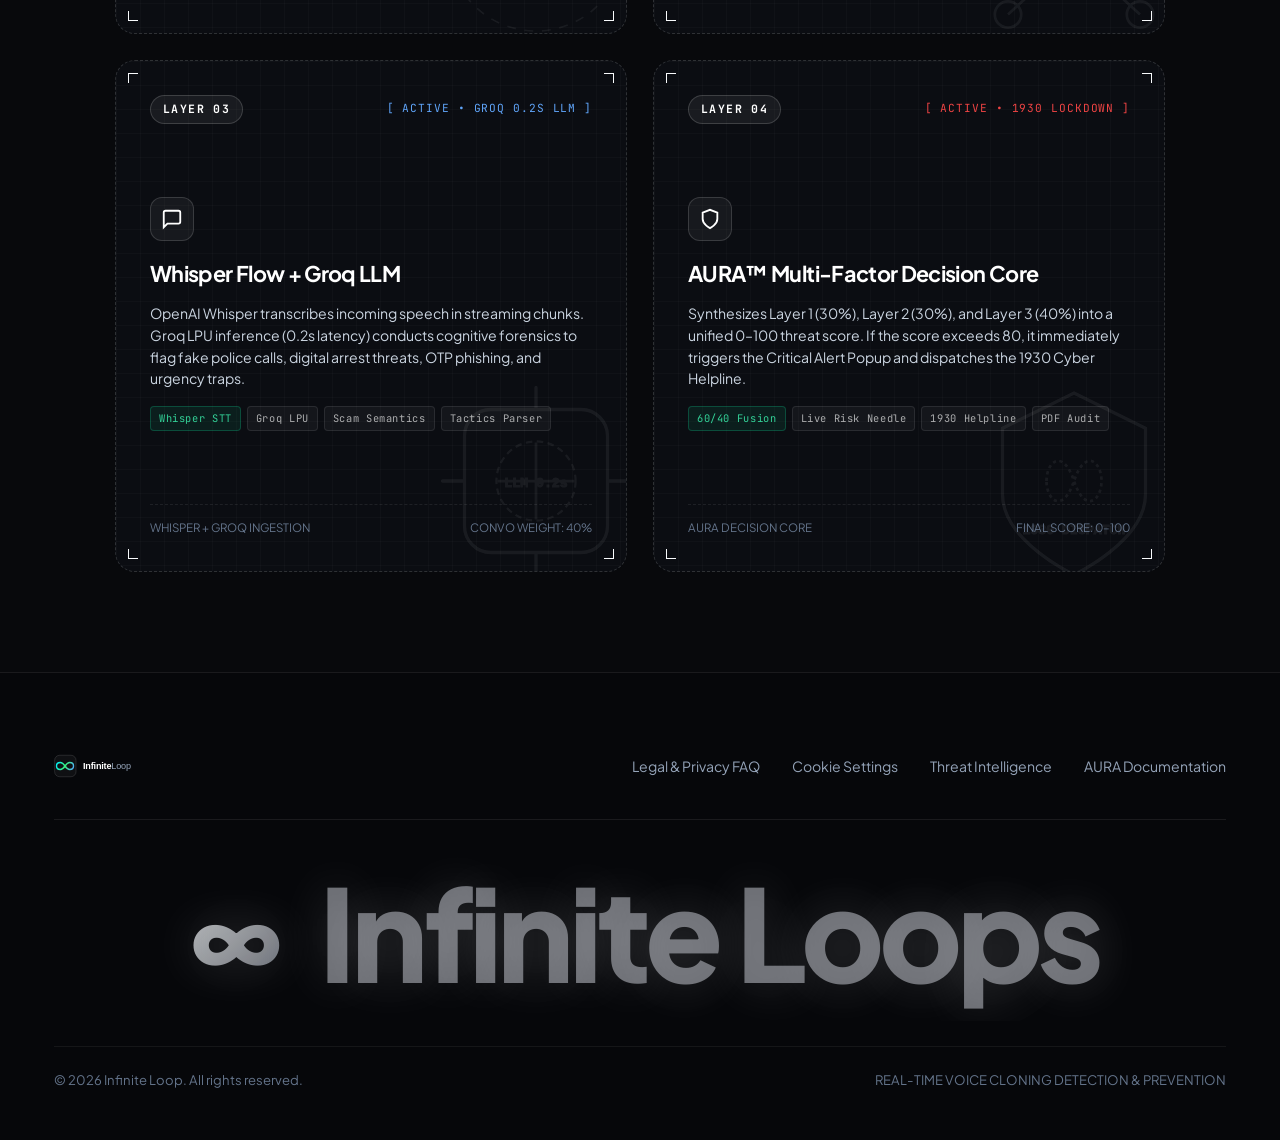
==== commit 6abf9244: "Added and modified index.html" ====
--- a/index.html
+++ b/index.html
@@ -14,6 +14,7 @@
   <link rel="stylesheet" href="styles/aura-matrix.css">
   <link rel="stylesheet" href="styles/threats.css">
   <link rel="stylesheet" href="styles/framework.css">
+  <link rel="stylesheet" href="styles/live-analysis.css">
   <link rel="stylesheet" href="styles/footer.css">
 </head>
 <body>
@@ -70,6 +71,27 @@
       </div>
     </section>
 
+    <!-- Live Analysis Widget (floats below hero, anchors to AURA section) -->
+    <div class="live-analysis-bar" id="live-analysis-bar">
+      <div class="live-bar-inner">
+        <div class="live-status-group">
+          <span class="live-dot" id="live-dot"></span>
+          <span class="ws-status-badge ws-status-info" id="ws-status-text">Backend offline &mdash; run: cd backend &amp;&amp; bash start.sh</span>
+        </div>
+        <button class="btn-live-analysis" id="btn-start-analysis">
+          <svg width="14" height="14" viewBox="0 0 24 24" fill="currentColor"><circle cx="12" cy="12" r="10"/><polygon points="10 8 16 12 10 16 10 8" fill="#07080b"/></svg>
+          Start Live Analysis
+        </button>
+      </div>
+      <!-- Expandable live signal panel -->
+      <div class="live-analysis-panel" id="live-analysis-panel" style="display:none;">
+        <div class="live-panel-header">REAL-TIME SIGNAL READOUT</div>
+        <div class="live-panel-content" id="live-panel-content">
+          <div class="live-stat-row"><span class="live-stat-label">Waiting for audio stream&hellip;</span></div>
+        </div>
+      </div>
+    </div>
+
 
     <!-- ============================================================ -->
     <!-- SECTION 2: THE AURA SCORE & RISK LEVEL MATRIX (Image 5)      -->
@@ -85,21 +107,23 @@
           </div>
           <h2 class="section-title">THE AURA SCORE &amp; RISK LEVEL MATRIX</h2>
           <p class="section-desc">
-            AURA (Adaptive Unified Risk Assessment) fuses acoustic spectral probability, prosodic biological entropy, and speaker identity consistency into an authoritative 0–100 threat score.
+            AURA (Adaptive Unified Risk Assessment) delivers the final suspicion score to determine voice authenticity. It evaluates two core intelligence pillars: <strong>Voice Analysis (60%)</strong> and <strong>Conversation Analysis (40%)</strong>.
           </p>
         </div>
 
-        <!-- Formula Flow Card -->
+        <!-- Formula Flow Card (Two Factors: Voice 60% + Conversation 40%) -->
         <div class="aura-formula-card">
           <div class="formula-flow-grid">
-            <!-- Weight 1 -->
-            <div class="weight-card weight-card-1">
+            <!-- Factor 1: Voice Analysis (60%) -->
+            <div class="weight-card">
               <div class="weight-header">
-                <span class="weight-var">w₁ = 50%</span>
-              </div>
-              <p class="weight-title">Spectral &amp; Vocoder Artifact Score</p>
+                <span class="weight-var">w₁ = 60%</span>
+                <span class="factor-tag">Voice Authenticity</span>
+              </div>
+              <h3 class="weight-title">Voice Analysis</h3>
+              <p class="weight-desc">RawNet2 &amp; AASIST neural networks check if the voice is an authentic human or an AI clone by listening for robotic pitch, breathing, and digital vocoder artifacts.</p>
               <div class="weight-icon">
-                <svg width="20" height="20" viewBox="0 0 24 24" fill="none" stroke="currentColor" stroke-width="2">
+                <svg width="22" height="22" viewBox="0 0 24 24" fill="none" stroke="currentColor" stroke-width="2">
                   <path d="M2 10v3M6 6v11M10 3v18M14 8v7M18 5v13M22 10v3"/>
                 </svg>
               </div>
@@ -107,31 +131,17 @@
 
             <div class="math-operator">+</div>
 
-            <!-- Weight 2 -->
-            <div class="weight-card weight-card-2">
+            <!-- Factor 2: Conversation Analysis (40%) -->
+            <div class="weight-card">
               <div class="weight-header">
-                <span class="weight-var">w₂ = 35%</span>
-              </div>
-              <p class="weight-title">Prosody &amp; Biological Entropy Anomaly</p>
+                <span class="weight-var">w₂ = 40%</span>
+                <span class="factor-tag">Scam &amp; Extortion Detection</span>
+              </div>
+              <h3 class="weight-title">Conversation Analysis</h3>
+              <p class="weight-desc">OpenAI Whisper transcribes the speech while AI scam detectors look for digital arrest threats, police impersonation, OTP requests, and urgency pressure.</p>
               <div class="weight-icon">
-                <svg width="20" height="20" viewBox="0 0 24 24" fill="none" stroke="currentColor" stroke-width="2">
-                  <polyline points="22 12 18 12 15 21 9 3 6 12 2 12"></polyline>
-                </svg>
-              </div>
-            </div>
-
-            <div class="math-operator">+</div>
-
-            <!-- Weight 3 -->
-            <div class="weight-card weight-card-3">
-              <div class="weight-header">
-                <span class="weight-var">w₃ = 15%</span>
-              </div>
-              <p class="weight-title">Identity Spoof Risk Penalty</p>
-              <div class="weight-icon">
-                <svg width="20" height="20" viewBox="0 0 24 24" fill="none" stroke="currentColor" stroke-width="2">
-                  <circle cx="12" cy="12" r="10"></circle>
-                  <circle cx="12" cy="12" r="3"></circle>
+                <svg width="22" height="22" viewBox="0 0 24 24" fill="none" stroke="currentColor" stroke-width="2">
+                  <path d="M21 15a2 2 0 0 1-2 2H7l-4 4V5a2 2 0 0 1 2-2h14a2 2 0 0 1 2 2z"></path>
                 </svg>
               </div>
             </div>
@@ -140,20 +150,29 @@
 
             <!-- Result Box -->
             <div class="aura-result-box">
+              <span class="aura-result-label">FINAL SUSPICION SCORE</span>
               <div class="aura-result-title">AURA™</div>
               <div class="aura-result-score" id="aura-score-display">88 / 100</div>
-            </div>
-          </div>
-
-          <!-- Interactive Risk Calibration Slider -->
+              <div class="aura-verdict-indicator" id="aura-verdict-text">Verdict: Critical Suspicion (Fake/Extortion)</div>
+            </div>
+          </div>
+
+          <!-- Interactive Risk Calibration Sliders (Dual Control) -->
           <div class="calculator-slider-row">
             <div class="slider-group">
-              <span class="slider-label">Simulate Threat Input:</span>
-              <input type="range" min="0" max="100" value="88" class="aura-score-slider" id="aura-score-input">
-              <span class="slider-val-readout" id="slider-val-readout">88</span>
-            </div>
+              <span class="slider-label">Voice Suspicion (<strong>60%</strong>):</span>
+              <input type="range" min="0" max="100" value="90" class="aura-score-slider" id="voice-score-input" aria-label="Voice Analysis Suspicion Slider">
+              <span class="slider-val-readout" id="voice-val-readout">90%</span>
+            </div>
+
+            <div class="slider-group">
+              <span class="slider-label">Convo Suspicion (<strong>40%</strong>):</span>
+              <input type="range" min="0" max="100" value="85" class="aura-score-slider" id="convo-score-input" aria-label="Conversation Analysis Suspicion Slider">
+              <span class="slider-val-readout" id="convo-val-readout">85%</span>
+            </div>
+
             <span style="font-family: var(--font-mono); font-size: 0.78rem; color: var(--text-muted);">
-              REAL-TIME RISK ENGINE ACTIVE
+              REAL-TIME TWO-FACTOR ENGINE ACTIVE
             </span>
           </div>
         </div>
@@ -177,15 +196,15 @@
             </div>
             
             <div class="tier-main-content">
-              <h3 class="tier-title">LOW RISK</h3>
+              <h3 class="tier-title">SAFE (LOW RISK)</h3>
               <p class="tier-explanation-text">
-                Continuous biological phonation verified. Vocal tract acoustics demonstrate organic micro-jitter (0.6%–1.2%), authentic subglottal pressure shifts, and natural room reverberation decay. Zero neural vocoder frequency cutoff detected.
+                Natural human voice verified with normal breathing and speaking rhythm. Conversation contains no signs of extortion, panic, or fraudulent demands.
               </p>
             </div>
 
             <div class="tier-action-pill">
               <svg width="15" height="15" viewBox="0 0 24 24" fill="none" stroke="currentColor" stroke-width="2.5"><polyline points="20 6 9 17 4 12"></polyline></svg>
-              <span>Normal Interaction Permitted &bull; Passive Monitoring</span>
+              <span>Safe to Talk &bull; Normal Call Permitted</span>
             </div>
           </div>
 
@@ -206,15 +225,15 @@
             </div>
             
             <div class="tier-main-content">
-              <h3 class="tier-title">MEDIUM RISK</h3>
+              <h3 class="tier-title">CAUTION (MEDIUM RISK)</h3>
               <p class="tier-explanation-text">
-                Ambiguous acoustic entropy or atypical phase coherence observed. Often caused by aggressive VoIP noise suppression, bluetooth transcoding, or low-quality neural text-to-speech converters with mild prosodic jitter anomalies.
+                Minor synthetic distortion or unusual questions detected. Could be bad phone connection or early scam testing. Verify caller identity before sharing information.
               </p>
             </div>
 
             <div class="tier-action-pill">
               <svg width="15" height="15" viewBox="0 0 24 24" fill="none" stroke="currentColor" stroke-width="2.5"><circle cx="12" cy="12" r="10"></circle><line x1="12" y1="8" x2="12" y2="12"></line><line x1="12" y1="16" x2="12.01" y2="16"></line></svg>
-              <span>Ask For Additional Verification &bull; Dynamic Audio Challenge</span>
+              <span>Verify Caller &bull; Do Not Share Private Info</span>
             </div>
           </div>
 
@@ -237,13 +256,13 @@
             <div class="tier-main-content">
               <h3 class="tier-title">HIGH RISK</h3>
               <p class="tier-explanation-text">
-                Substantial indicators of synthetic speech generation. High-frequency phase discrepancies above 14kHz, unnatural speech rhythm regularity, and complete absence of glottal airflow variation. Severe warning issued to conversation participants.
+                Probable AI voice clone or high-pressure scam detected. Caller is creating artificial urgency, claiming an emergency, or demanding immediate action.
               </p>
             </div>
 
             <div class="tier-action-pill">
               <svg width="15" height="15" viewBox="0 0 24 24" fill="none" stroke="currentColor" stroke-width="2.5"><path d="M10.29 3.86L1.82 18a2 2 0 0 0 1.71 3h16.94a2 2 0 0 0 1.71-3L13.71 3.86a2 2 0 0 0-3.42 0z"></path><line x1="12" y1="9" x2="12" y2="13"></line><line x1="12" y1="17" x2="12.01" y2="17"></line></svg>
-              <span>Strong Warning Issued &bull; Supervisor Review Escalation</span>
+              <span>High Alert &bull; Hang Up &amp; Verify Number</span>
             </div>
           </div>
 
@@ -262,15 +281,15 @@
             </div>
             
             <div class="tier-main-content">
-              <h3 class="tier-title">CRITICAL THREAT</h3>
+              <h3 class="tier-title">CRITICAL SCAM THREAT</h3>
               <p class="tier-explanation-text">
-                Authoritative match for zero-shot diffusion voice cloning (ElevenLabs, XTTS, VALL-E). Acoustic spectrogram demonstrates neural vocoder phase cancellation, zero biological entropy, and deepfake injection signatures. Immediate lockout enforced.
+                Confirmed AI voice clone (RawNet2 + AASIST match) and active extortion or scam attack. Hang up immediately and dial 1930 (National Cyber Crime Helpline).
               </p>
             </div>
 
             <div class="tier-action-pill">
               <svg width="15" height="15" viewBox="0 0 24 24" fill="none" stroke="currentColor" stroke-width="2.5"><circle cx="12" cy="12" r="10"></circle><line x1="4.93" y1="4.93" x2="19.07" y2="19.07"></line></svg>
-              <span>Mandatory 2FA &bull; Instant Session Sever &amp; Fraud Lock</span>
+              <span>Instant Call Termination &bull; Dial 1930 Cyber Helpline</span>
             </div>
           </div>
         </div>
@@ -431,8 +450,17 @@
         </div>
 
         <div class="framework-four-grid">
-          <!-- Layer 01 Slot -->
+          <!-- Layer 01: RawNet2 -->
           <div class="framework-slot-card">
+            <!-- Background Watermark Logo -->
+            <svg class="card-bg-watermark" viewBox="0 0 200 200" fill="none" stroke="currentColor" aria-hidden="true">
+              <path d="M10 100 Q30 20, 50 100 T90 100 T130 100 T170 100 T190 100" stroke-width="4" stroke-linecap="round"/>
+              <path d="M10 100 Q40 60, 70 100 T130 100 T190 100" stroke-width="2" stroke-dasharray="4 4"/>
+              <circle cx="100" cy="100" r="80" stroke-width="1.5" stroke-dasharray="8 8"/>
+              <circle cx="100" cy="100" r="45" stroke-width="2"/>
+              <text x="100" y="105" text-anchor="middle" font-size="13" font-family="monospace" font-weight="bold" fill="currentColor">RAWNET2</text>
+            </svg>
+
             <div class="slot-corner-tl"></div>
             <div class="slot-corner-tr"></div>
             <div class="slot-corner-bl"></div>
@@ -440,28 +468,48 @@
 
             <div class="slot-header">
               <span class="slot-layer-badge">LAYER 01</span>
-              <span class="slot-status-indicator">[ READY FOR CONTENT ]</span>
+              <span class="slot-status-indicator" style="color: #34d399;">[ ACTIVE • ASVspoof 2019 ]</span>
             </div>
 
             <div class="slot-center-body">
-              <div class="slot-plus-icon">
-                <svg width="20" height="20" viewBox="0 0 24 24" fill="none" stroke="currentColor" stroke-width="2">
-                  <line x1="12" y1="5" x2="12" y2="19"></line>
-                  <line x1="5" y1="12" x2="19" y2="12"></line>
+              <div class="slot-icon-box">
+                <svg width="22" height="22" viewBox="0 0 24 24" fill="none" stroke="currentColor" stroke-width="2">
+                  <path d="M2 10v3M6 6v11M10 3v18M14 8v7M18 5v13M22 10v3"/>
                 </svg>
               </div>
-              <h3 class="slot-prompt-title">Layer 01 Module</h3>
-              <p class="slot-prompt-sub">Leave this slot free for custom detection framework content</p>
+              <h3 class="slot-prompt-title">RawNet2 Neural Waveform Detector</h3>
+              <p class="slot-prompt-sub">Direct time-domain anti-spoofing engine operating on 64,000 raw audio samples. Sinc-convolution filters and Feature Map Scaling (FMS) expose neural vocoder phase artifacts without spectrogram loss.</p>
+              <div class="slot-tags-row">
+                <span class="slot-pill highlight">Time-Domain</span>
+                <span class="slot-pill">128 Sinc Filters</span>
+                <span class="slot-pill">FMS Scaling</span>
+                <span class="slot-pill">MPS GPU</span>
+              </div>
             </div>
 
             <div class="slot-footer">
-              <span>INPUT: ACOUSTIC STREAM</span>
-              <span>SLOT #01</span>
-            </div>
-          </div>
-
-          <!-- Layer 02 Slot -->
+              <span>INPUT: 16kHz RAW PCM</span>
+              <span>VOICE WEIGHT: 30%</span>
+            </div>
+          </div>
+
+          <!-- Layer 02: AASIST -->
           <div class="framework-slot-card">
+            <!-- Background Watermark Logo -->
+            <svg class="card-bg-watermark" viewBox="0 0 200 200" fill="none" stroke="currentColor" aria-hidden="true">
+              <circle cx="50" cy="50" r="14" stroke-width="3"/>
+              <circle cx="150" cy="50" r="14" stroke-width="3"/>
+              <circle cx="100" cy="110" r="22" stroke-width="3"/>
+              <circle cx="40" cy="165" r="12" stroke-width="2.5"/>
+              <circle cx="160" cy="165" r="12" stroke-width="2.5"/>
+              <line x1="50" y1="50" x2="150" y2="50" stroke-width="2" stroke-dasharray="4 4"/>
+              <line x1="50" y1="50" x2="100" y2="110" stroke-width="2.5"/>
+              <line x1="150" y1="50" x2="100" y2="110" stroke-width="2.5"/>
+              <line x1="100" y1="110" x2="40" y2="165" stroke-width="2.5"/>
+              <line x1="100" y1="110" x2="160" y2="165" stroke-width="2.5"/>
+              <text x="100" y="115" text-anchor="middle" font-size="12" font-family="monospace" font-weight="bold" fill="currentColor">AASIST</text>
+            </svg>
+
             <div class="slot-corner-tl"></div>
             <div class="slot-corner-tr"></div>
             <div class="slot-corner-bl"></div>
@@ -469,28 +517,46 @@
 
             <div class="slot-header">
               <span class="slot-layer-badge">LAYER 02</span>
-              <span class="slot-status-indicator">[ READY FOR CONTENT ]</span>
+              <span class="slot-status-indicator" style="color: #34d399;">[ ACTIVE • NAVER CLOVA AI ]</span>
             </div>
 
             <div class="slot-center-body">
-              <div class="slot-plus-icon">
-                <svg width="20" height="20" viewBox="0 0 24 24" fill="none" stroke="currentColor" stroke-width="2">
-                  <line x1="12" y1="5" x2="12" y2="19"></line>
-                  <line x1="5" y1="12" x2="19" y2="12"></line>
+              <div class="slot-icon-box">
+                <svg width="22" height="22" viewBox="0 0 24 24" fill="none" stroke="currentColor" stroke-width="2">
+                  <circle cx="6" cy="6" r="3"></circle>
+                  <circle cx="18" cy="6" r="3"></circle>
+                  <circle cx="12" cy="18" r="3"></circle>
+                  <line x1="8.5" y1="7.5" x2="10.5" y2="16.5"></line>
+                  <line x1="15.5" y1="7.5" x2="13.5" y2="16.5"></line>
+                  <line x1="9" y1="6" x2="15" y2="6"></line>
                 </svg>
               </div>
-              <h3 class="slot-prompt-title">Layer 02 Module</h3>
-              <p class="slot-prompt-sub">Leave this slot free for custom detection framework content</p>
+              <h3 class="slot-prompt-title">AASIST Graph Attention Network</h3>
+              <p class="slot-prompt-sub">State-of-the-art spectro-temporal graph attention network. Models interconnected spectral and temporal graph representations to uncover cross-band acoustic discontinuities in cloned speech.</p>
+              <div class="slot-tags-row">
+                <span class="slot-pill highlight">Graph Attention (GAT)</span>
+                <span class="slot-pill">Spectro-Temporal</span>
+                <span class="slot-pill">Heterogeneous Pool</span>
+              </div>
             </div>
 
             <div class="slot-footer">
-              <span>NEURAL ARTIFACT PIPELINE</span>
-              <span>SLOT #02</span>
-            </div>
-          </div>
-
-          <!-- Layer 03 Slot -->
+              <span>SPECTRO-TEMPORAL GAT</span>
+              <span>VOICE WEIGHT: 30%</span>
+            </div>
+          </div>
+
+          <!-- Layer 03: Whisper Flow + Groq LLM -->
           <div class="framework-slot-card">
+            <!-- Background Watermark Logo -->
+            <svg class="card-bg-watermark" viewBox="0 0 200 200" fill="none" stroke="currentColor" aria-hidden="true">
+              <rect x="35" y="35" width="130" height="130" rx="24" stroke-width="3"/>
+              <circle cx="100" cy="100" r="36" stroke-width="2" stroke-dasharray="6 4"/>
+              <path d="M65 100h70M100 65v70" stroke-width="2.5"/>
+              <path d="M15 100h20M165 100h20M100 15v20M100 165v20" stroke-width="3" stroke-linecap="round"/>
+              <text x="100" y="105" text-anchor="middle" font-size="12" font-family="monospace" font-weight="bold" fill="currentColor">LLM 0.2s</text>
+            </svg>
+
             <div class="slot-corner-tl"></div>
             <div class="slot-corner-tr"></div>
             <div class="slot-corner-bl"></div>
@@ -498,28 +564,40 @@
 
             <div class="slot-header">
               <span class="slot-layer-badge">LAYER 03</span>
-              <span class="slot-status-indicator">[ READY FOR CONTENT ]</span>
+              <span class="slot-status-indicator" style="color: #60a5fa;">[ ACTIVE • GROQ 0.2s LLM ]</span>
             </div>
 
             <div class="slot-center-body">
-              <div class="slot-plus-icon">
-                <svg width="20" height="20" viewBox="0 0 24 24" fill="none" stroke="currentColor" stroke-width="2">
-                  <line x1="12" y1="5" x2="12" y2="19"></line>
-                  <line x1="5" y1="12" x2="19" y2="12"></line>
+              <div class="slot-icon-box">
+                <svg width="22" height="22" viewBox="0 0 24 24" fill="none" stroke="currentColor" stroke-width="2">
+                  <path d="M21 15a2 2 0 0 1-2 2H7l-4 4V5a2 2 0 0 1 2-2h14a2 2 0 0 1 2 2z"></path>
                 </svg>
               </div>
-              <h3 class="slot-prompt-title">Layer 03 Module</h3>
-              <p class="slot-prompt-sub">Leave this slot free for custom detection framework content</p>
+              <h3 class="slot-prompt-title">Whisper Flow + Groq LLM</h3>
+              <p class="slot-prompt-sub">OpenAI Whisper transcribes incoming speech in streaming chunks. Groq LPU inference (0.2s latency) conducts cognitive forensics to flag fake police calls, digital arrest threats, OTP phishing, and urgency traps.</p>
+              <div class="slot-tags-row">
+                <span class="slot-pill highlight">Whisper STT</span>
+                <span class="slot-pill">Groq LPU</span>
+                <span class="slot-pill">Scam Semantics</span>
+                <span class="slot-pill">Tactics Parser</span>
+              </div>
             </div>
 
             <div class="slot-footer">
-              <span>BIOLOGICAL ENTROPY CHECK</span>
-              <span>SLOT #03</span>
-            </div>
-          </div>
-
-          <!-- Layer 04 Slot -->
+              <span>WHISPER + GROQ INGESTION</span>
+              <span>CONVO WEIGHT: 40%</span>
+            </div>
+          </div>
+
+          <!-- Layer 04: AURA Multi-Factor Core -->
           <div class="framework-slot-card">
+            <!-- Background Watermark Logo -->
+            <svg class="card-bg-watermark" viewBox="0 0 200 200" fill="none" stroke="currentColor" aria-hidden="true">
+              <path d="M100 20 L165 52 V112 C165 155 100 185 100 185 C100 185 35 155 35 112 V52 Z" stroke-width="3"/>
+              <path d="M75 100 C75 82 90 70 100 100 C110 130 125 118 125 100 C125 82 110 70 100 100 C90 130 75 118 75 100 Z" stroke-width="2.5" stroke-dasharray="3 3"/>
+              <text x="100" y="148" text-anchor="middle" font-size="12" font-family="monospace" font-weight="bold" fill="currentColor">1930 DISPATCH</text>
+            </svg>
+
             <div class="slot-corner-tl"></div>
             <div class="slot-corner-tr"></div>
             <div class="slot-corner-bl"></div>
@@ -527,23 +605,28 @@
 
             <div class="slot-header">
               <span class="slot-layer-badge">LAYER 04</span>
-              <span class="slot-status-indicator">[ READY FOR CONTENT ]</span>
+              <span class="slot-status-indicator" style="color: #ef4444;">[ ACTIVE • 1930 LOCKDOWN ]</span>
             </div>
 
             <div class="slot-center-body">
-              <div class="slot-plus-icon">
-                <svg width="20" height="20" viewBox="0 0 24 24" fill="none" stroke="currentColor" stroke-width="2">
-                  <line x1="12" y1="5" x2="12" y2="19"></line>
-                  <line x1="5" y1="12" x2="19" y2="12"></line>
+              <div class="slot-icon-box">
+                <svg width="22" height="22" viewBox="0 0 24 24" fill="none" stroke="currentColor" stroke-width="2">
+                  <path d="M12 22s8-4 8-10V5l-8-3-8 3v7c0 6 8 10 8 10z"></path>
                 </svg>
               </div>
-              <h3 class="slot-prompt-title">Layer 04 Module</h3>
-              <p class="slot-prompt-sub">Leave this slot free for custom detection framework content</p>
+              <h3 class="slot-prompt-title">AURA™ Multi-Factor Decision Core</h3>
+              <p class="slot-prompt-sub">Synthesizes Layer 1 (30%), Layer 2 (30%), and Layer 3 (40%) into a unified 0–100 threat score. If the score exceeds 80, it immediately triggers the Critical Alert Popup and dispatches the 1930 Cyber Helpline.</p>
+              <div class="slot-tags-row">
+                <span class="slot-pill highlight">60/40 Fusion</span>
+                <span class="slot-pill">Live Risk Needle</span>
+                <span class="slot-pill">1930 Helpline</span>
+                <span class="slot-pill">PDF Audit</span>
+              </div>
             </div>
 
             <div class="slot-footer">
-              <span>REAL-TIME MITIGATION / 2FA</span>
-              <span>SLOT #04</span>
+              <span>AURA DECISION CORE</span>
+              <span>FINAL SCORE: 0–100</span>
             </div>
           </div>
         </div>
@@ -594,5 +677,6 @@
   <script src="scripts/infinity-canvas.js"></script>
   <script src="scripts/aura-calculator.js"></script>
   <script src="scripts/main.js"></script>
+  <script src="scripts/ws-client.js"></script>
 </body>
 </html>
--- a/styles/aura-matrix.css
+++ b/styles/aura-matrix.css
@@ -29,12 +29,12 @@
   z-index: 2;
 }
 
-/* Formula Container Card - Monochrome Style */
+/* Formula Container Card - 2 Core Factors (Voice 60% + Conversation 40%) */
 .aura-formula-card {
   background: rgba(14, 16, 22, 0.9);
   border: 1px solid var(--border-card);
   border-radius: 20px;
-  padding: 34px 30px;
+  padding: 36px 32px;
   backdrop-filter: blur(24px);
   margin-bottom: 40px;
   position: relative;
@@ -46,33 +46,34 @@
   display: flex;
   align-items: center;
   justify-content: space-between;
-  gap: 16px;
+  gap: 20px;
   flex-wrap: wrap;
 }
 
-/* Weight Block - Pure Monochrome */
+/* Two Factor Cards */
 .weight-card {
-  flex: 1;
-  min-width: 190px;
+  flex: 1.1;
+  min-width: 270px;
   background: rgba(255, 255, 255, 0.03);
   border: 1px solid rgba(255, 255, 255, 0.1);
-  border-radius: 14px;
-  padding: 22px 18px;
+  border-radius: 16px;
+  padding: 24px 22px;
   display: flex;
   flex-direction: column;
-  gap: 10px;
+  gap: 12px;
   transition: all var(--transition-smooth);
+  position: relative;
 }
 
 .weight-card:hover {
-  border-color: rgba(255, 255, 255, 0.3);
+  border-color: rgba(255, 255, 255, 0.32);
   background: rgba(255, 255, 255, 0.05);
 }
 
 .weight-header {
   display: flex;
-  align-items: baseline;
-  gap: 6px;
+  align-items: center;
+  justify-content: space-between;
 }
 
 .weight-var {
@@ -80,51 +81,82 @@
   font-size: 1.15rem;
   font-weight: 700;
   color: #ffffff;
+  display: flex;
+  align-items: center;
+  gap: 8px;
+}
+
+.factor-tag {
+  font-family: var(--font-mono);
+  font-size: 0.72rem;
+  font-weight: 600;
+  letter-spacing: 0.08em;
+  padding: 2px 8px;
+  border-radius: 4px;
+  background: rgba(255, 255, 255, 0.08);
+  border: 1px solid rgba(255, 255, 255, 0.15);
+  color: #cbd5e1;
+  text-transform: uppercase;
 }
 
 .weight-title {
-  font-size: 0.88rem;
-  font-weight: 500;
-  color: #cbd5e1;
-  line-height: 1.4;
-  min-height: 42px;
+  font-size: 1.05rem;
+  font-weight: 700;
+  color: #ffffff;
+  line-height: 1.3;
+}
+
+.weight-desc {
+  font-size: 0.86rem;
+  color: #94a3b8;
+  line-height: 1.55;
 }
 
 .weight-icon {
   align-self: flex-start;
-  margin-top: 4px;
-  color: #94a3b8;
+  margin-top: 2px;
+  color: #ffffff;
+  opacity: 0.8;
 }
 
 .math-operator {
   font-family: var(--font-mono);
-  font-size: 1.8rem;
-  color: rgba(255, 255, 255, 0.3);
+  font-size: 2rem;
+  color: rgba(255, 255, 255, 0.35);
   font-weight: 300;
   user-select: none;
 }
 
-/* Result AURA Box - Crisp White on Black */
+/* Result AURA Box - Final Voice Suspicion Score */
 .aura-result-box {
   flex: 1.2;
-  min-width: 220px;
+  min-width: 250px;
   background: #000000;
-  border: 1.5px solid rgba(255, 255, 255, 0.6);
-  border-radius: 16px;
-  padding: 24px 20px;
+  border: 1.5px solid rgba(255, 255, 255, 0.65);
+  border-radius: 18px;
+  padding: 26px 22px;
   display: flex;
   flex-direction: column;
   align-items: center;
   justify-content: center;
   text-align: center;
-  box-shadow: 0 0 35px rgba(255, 255, 255, 0.12);
+  box-shadow: 0 0 35px rgba(255, 255, 255, 0.14);
   position: relative;
   transition: all var(--transition-smooth);
+}
+
+.aura-result-label {
+  font-family: var(--font-mono);
+  font-size: 0.72rem;
+  letter-spacing: 0.12em;
+  color: #94a3b8;
+  text-transform: uppercase;
+  margin-bottom: 4px;
 }
 
 .aura-result-title {
   font-family: var(--font-display);
-  font-size: 1.8rem;
+  font-size: 2rem;
   font-weight: 800;
   letter-spacing: -0.02em;
   color: #ffffff;
@@ -132,21 +164,31 @@
 
 .aura-result-score {
   font-family: var(--font-mono);
-  font-size: 1.15rem;
-  color: #e2e8f0;
+  font-size: 1.35rem;
+  color: #ffffff;
   margin-top: 4px;
-  font-weight: 600;
-}
-
-/* Interactive Slider - Monochrome */
+  font-weight: 700;
+}
+
+.aura-verdict-indicator {
+  font-family: var(--font-mono);
+  font-size: 0.75rem;
+  font-weight: 700;
+  color: #cbd5e1;
+  margin-top: 6px;
+  text-transform: uppercase;
+  letter-spacing: 0.08em;
+}
+
+/* Dual Interactive Sliders for Voice (60%) and Conversation (40%) */
 .calculator-slider-row {
-  margin-top: 24px;
-  padding-top: 20px;
+  margin-top: 28px;
+  padding-top: 24px;
   border-top: 1px solid rgba(255, 255, 255, 0.08);
   display: flex;
   align-items: center;
   justify-content: space-between;
-  gap: 20px;
+  gap: 28px;
   flex-wrap: wrap;
 }
 
@@ -155,7 +197,7 @@
   align-items: center;
   gap: 12px;
   flex: 1;
-  min-width: 260px;
+  min-width: 280px;
 }
 
 .slider-label {
@@ -163,6 +205,10 @@
   font-size: 0.78rem;
   color: var(--text-muted);
   white-space: nowrap;
+}
+
+.slider-label strong {
+  color: #ffffff;
 }
 
 .aura-score-slider {
@@ -218,7 +264,7 @@
   box-shadow: var(--shadow-card);
 }
 
-/* Embedded Particle Loop Design in Grids (matches Image 3) */
+/* Embedded Particle Loop Design in Grids */
 .risk-card::before {
   content: '';
   position: absolute;
@@ -327,4 +373,11 @@
   .risk-tiers-grid {
     grid-template-columns: 1fr;
   }
-}
+  .formula-flow-grid {
+    flex-direction: column;
+    align-items: stretch;
+  }
+  .math-operator {
+    align-self: center;
+  }
+}
--- a/styles/framework.css
+++ b/styles/framework.css
@@ -128,45 +128,91 @@
   z-index: 2;
   display: flex;
   flex-direction: column;
-  align-items: center;
+  align-items: flex-start;
   justify-content: center;
-  text-align: center;
-  gap: 16px;
+  text-align: left;
+  gap: 12px;
   padding: 16px 0;
-}
-
-.slot-plus-icon {
+  flex: 1;
+}
+
+/* Background Watermark Logo */
+.card-bg-watermark {
+  position: absolute;
+  right: -20px;
+  bottom: -20px;
+  width: 220px;
+  height: 220px;
+  opacity: 0.06;
+  pointer-events: none;
+  z-index: 1;
+  transition: all 0.4s ease;
+  color: #ffffff;
+}
+
+.framework-slot-card:hover .card-bg-watermark {
+  opacity: 0.14;
+  transform: scale(1.08) rotate(-4deg);
+}
+
+.slot-icon-box {
   width: 44px;
   height: 44px;
-  border-radius: 50%;
-  background: rgba(255, 255, 255, 0.04);
-  border: 1px dashed rgba(255, 255, 255, 0.2);
-  color: var(--text-muted);
+  border-radius: 12px;
+  background: rgba(255, 255, 255, 0.05);
+  border: 1px solid rgba(255, 255, 255, 0.15);
+  color: #ffffff;
   display: flex;
   align-items: center;
   justify-content: center;
   transition: all var(--transition-fast);
-}
-
-.framework-slot-card:hover .slot-plus-icon {
-  border-color: #ffffff;
-  color: #ffffff;
-  background: rgba(255, 255, 255, 0.1);
-  transform: rotate(90deg);
+  margin-bottom: 4px;
+}
+
+.framework-slot-card:hover .slot-icon-box {
+  background: rgba(255, 255, 255, 0.12);
+  border-color: rgba(255, 255, 255, 0.4);
+  box-shadow: 0 0 16px rgba(255, 255, 255, 0.15);
 }
 
 .slot-prompt-title {
   font-family: var(--font-display);
-  font-size: 1.15rem;
-  font-weight: 600;
-  color: #ffffff;
+  font-size: 1.35rem;
+  font-weight: 700;
+  color: #ffffff;
+  letter-spacing: -0.02em;
+  margin: 0;
 }
 
 .slot-prompt-sub {
-  font-size: 0.85rem;
-  color: var(--text-dim);
-  max-width: 260px;
-  line-height: 1.5;
+  font-size: 0.88rem;
+  color: var(--text-silver);
+  line-height: 1.55;
+  margin: 0;
+}
+
+.slot-tags-row {
+  display: flex;
+  flex-wrap: wrap;
+  gap: 6px;
+  margin-top: 4px;
+}
+
+.slot-pill {
+  font-family: var(--font-mono);
+  font-size: 0.65rem;
+  letter-spacing: 0.06em;
+  padding: 3px 8px;
+  border-radius: 4px;
+  background: rgba(255, 255, 255, 0.04);
+  border: 1px solid rgba(255, 255, 255, 0.09);
+  color: rgba(255, 255, 255, 0.65);
+}
+
+.slot-pill.highlight {
+  background: rgba(16, 185, 129, 0.10);
+  border-color: rgba(16, 185, 129, 0.30);
+  color: #34d399;
 }
 
 .slot-footer {
--- a/styles/live-analysis.css
+++ b/styles/live-analysis.css
@@ -0,0 +1,200 @@
+/* ─────────────────────────────────────────────────────────────────────────────
+   Live Analysis Bar & WebSocket UI Styles
+   Infinite Loop – Backend Integration UI Component
+   ─────────────────────────────────────────────────────────────────────────────*/
+
+/* ── Floating status bar sitting between hero and AURA section ─────────────── */
+.live-analysis-bar {
+  position: relative;
+  z-index: 10;
+  max-width: 900px;
+  margin: 0 auto 0;
+  padding: 0 24px 32px;
+}
+
+.live-bar-inner {
+  display: flex;
+  align-items: center;
+  justify-content: space-between;
+  gap: 16px;
+  padding: 14px 20px;
+  background: rgba(15, 18, 26, 0.82);
+  border: 1px solid rgba(255, 255, 255, 0.09);
+  border-radius: 12px;
+  backdrop-filter: blur(12px);
+  -webkit-backdrop-filter: blur(12px);
+}
+
+/* ── Status group ───────────────────────────────────────────────────────────── */
+.live-status-group {
+  display: flex;
+  align-items: center;
+  gap: 10px;
+  flex: 1;
+  min-width: 0;
+}
+
+/* Animated live dot */
+.live-dot {
+  display: inline-block;
+  width: 8px;
+  height: 8px;
+  border-radius: 50%;
+  background: #555;
+  flex-shrink: 0;
+  transition: background 0.4s;
+}
+.live-dot.active {
+  background: #10b981;
+  box-shadow: 0 0 8px rgba(16, 185, 129, 0.7);
+  animation: pulse-dot 1.4s ease-in-out infinite;
+}
+@keyframes pulse-dot {
+  0%, 100% { opacity: 1; transform: scale(1); }
+  50%       { opacity: 0.55; transform: scale(0.75); }
+}
+
+/* Status badge */
+.ws-status-badge {
+  font-family: var(--font-mono, 'JetBrains Mono', monospace);
+  font-size: 0.72rem;
+  letter-spacing: 0.04em;
+  white-space: nowrap;
+  overflow: hidden;
+  text-overflow: ellipsis;
+}
+.ws-status-info  { color: rgba(255,255,255,0.45); }
+.ws-status-ok    { color: #10b981; }
+.ws-status-warn  { color: #facc15; }
+.ws-status-error { color: #ef4444; }
+
+/* ── Start/Stop button ─────────────────────────────────────────────────────── */
+.btn-live-analysis {
+  display: inline-flex;
+  align-items: center;
+  gap: 8px;
+  padding: 10px 20px;
+  background: #fff;
+  color: #07080b;
+  border: none;
+  border-radius: 8px;
+  font-family: var(--font-sans, 'Space Grotesk', sans-serif);
+  font-size: 0.80rem;
+  font-weight: 600;
+  letter-spacing: 0.04em;
+  cursor: pointer;
+  white-space: nowrap;
+  transition: background 0.2s, transform 0.15s, box-shadow 0.2s;
+  flex-shrink: 0;
+}
+.btn-live-analysis:hover {
+  background: #e5e7eb;
+  transform: translateY(-1px);
+  box-shadow: 0 4px 16px rgba(255,255,255,0.15);
+}
+.btn-live-analysis:active {
+  transform: translateY(0);
+}
+.btn-live-analysis.btn-stop {
+  background: #ef4444;
+  color: #fff;
+}
+.btn-live-analysis.btn-stop:hover {
+  background: #dc2626;
+}
+
+/* ── Expandable live signal panel ──────────────────────────────────────────── */
+.live-analysis-panel {
+  margin-top: 12px;
+  padding: 20px 24px;
+  background: rgba(10, 12, 18, 0.88);
+  border: 1px solid rgba(255, 255, 255, 0.08);
+  border-radius: 10px;
+  backdrop-filter: blur(16px);
+  animation: slide-down 0.25s ease;
+}
+@keyframes slide-down {
+  from { opacity: 0; transform: translateY(-8px); }
+  to   { opacity: 1; transform: translateY(0); }
+}
+
+.live-panel-header {
+  font-family: var(--font-mono, 'JetBrains Mono', monospace);
+  font-size: 0.68rem;
+  letter-spacing: 0.14em;
+  color: rgba(255,255,255,0.35);
+  text-transform: uppercase;
+  margin-bottom: 16px;
+  border-bottom: 1px solid rgba(255,255,255,0.06);
+  padding-bottom: 8px;
+}
+
+/* ── Stat rows inside the panel ────────────────────────────────────────────── */
+.live-stat-row {
+  display: flex;
+  justify-content: space-between;
+  align-items: baseline;
+  padding: 5px 0;
+  border-bottom: 1px solid rgba(255,255,255,0.04);
+}
+.live-stat-row:last-child { border-bottom: none; }
+
+.live-stat-label {
+  font-family: var(--font-mono, 'JetBrains Mono', monospace);
+  font-size: 0.72rem;
+  color: rgba(255,255,255,0.42);
+  letter-spacing: 0.03em;
+}
+
+.live-stat-val {
+  font-family: var(--font-mono, 'JetBrains Mono', monospace);
+  font-size: 0.78rem;
+  font-weight: 600;
+  color: #fff;
+}
+
+.live-divider {
+  border: none;
+  border-top: 1px solid rgba(255,255,255,0.07);
+  margin: 12px 0;
+}
+
+/* Transcript row */
+.live-transcript-row {
+  padding: 6px 0;
+}
+.live-transcript-text {
+  display: block;
+  margin-top: 4px;
+  font-family: var(--font-sans, 'Space Grotesk', sans-serif);
+  font-size: 0.80rem;
+  color: rgba(255,255,255,0.65);
+  font-style: italic;
+  line-height: 1.5;
+}
+
+/* Triggers row */
+.live-triggers-row {
+  padding: 6px 0;
+}
+.live-triggers-list {
+  display: block;
+  margin-top: 4px;
+  font-family: var(--font-mono, 'JetBrains Mono', monospace);
+  font-size: 0.74rem;
+  color: #ef4444;
+  letter-spacing: 0.03em;
+}
+
+/* ── Mobile tweaks ─────────────────────────────────────────────────────────── */
+@media (max-width: 600px) {
+  .live-bar-inner {
+    flex-direction: column;
+    align-items: flex-start;
+    gap: 12px;
+  }
+  .btn-live-analysis {
+    width: 100%;
+    justify-content: center;
+  }
+}
